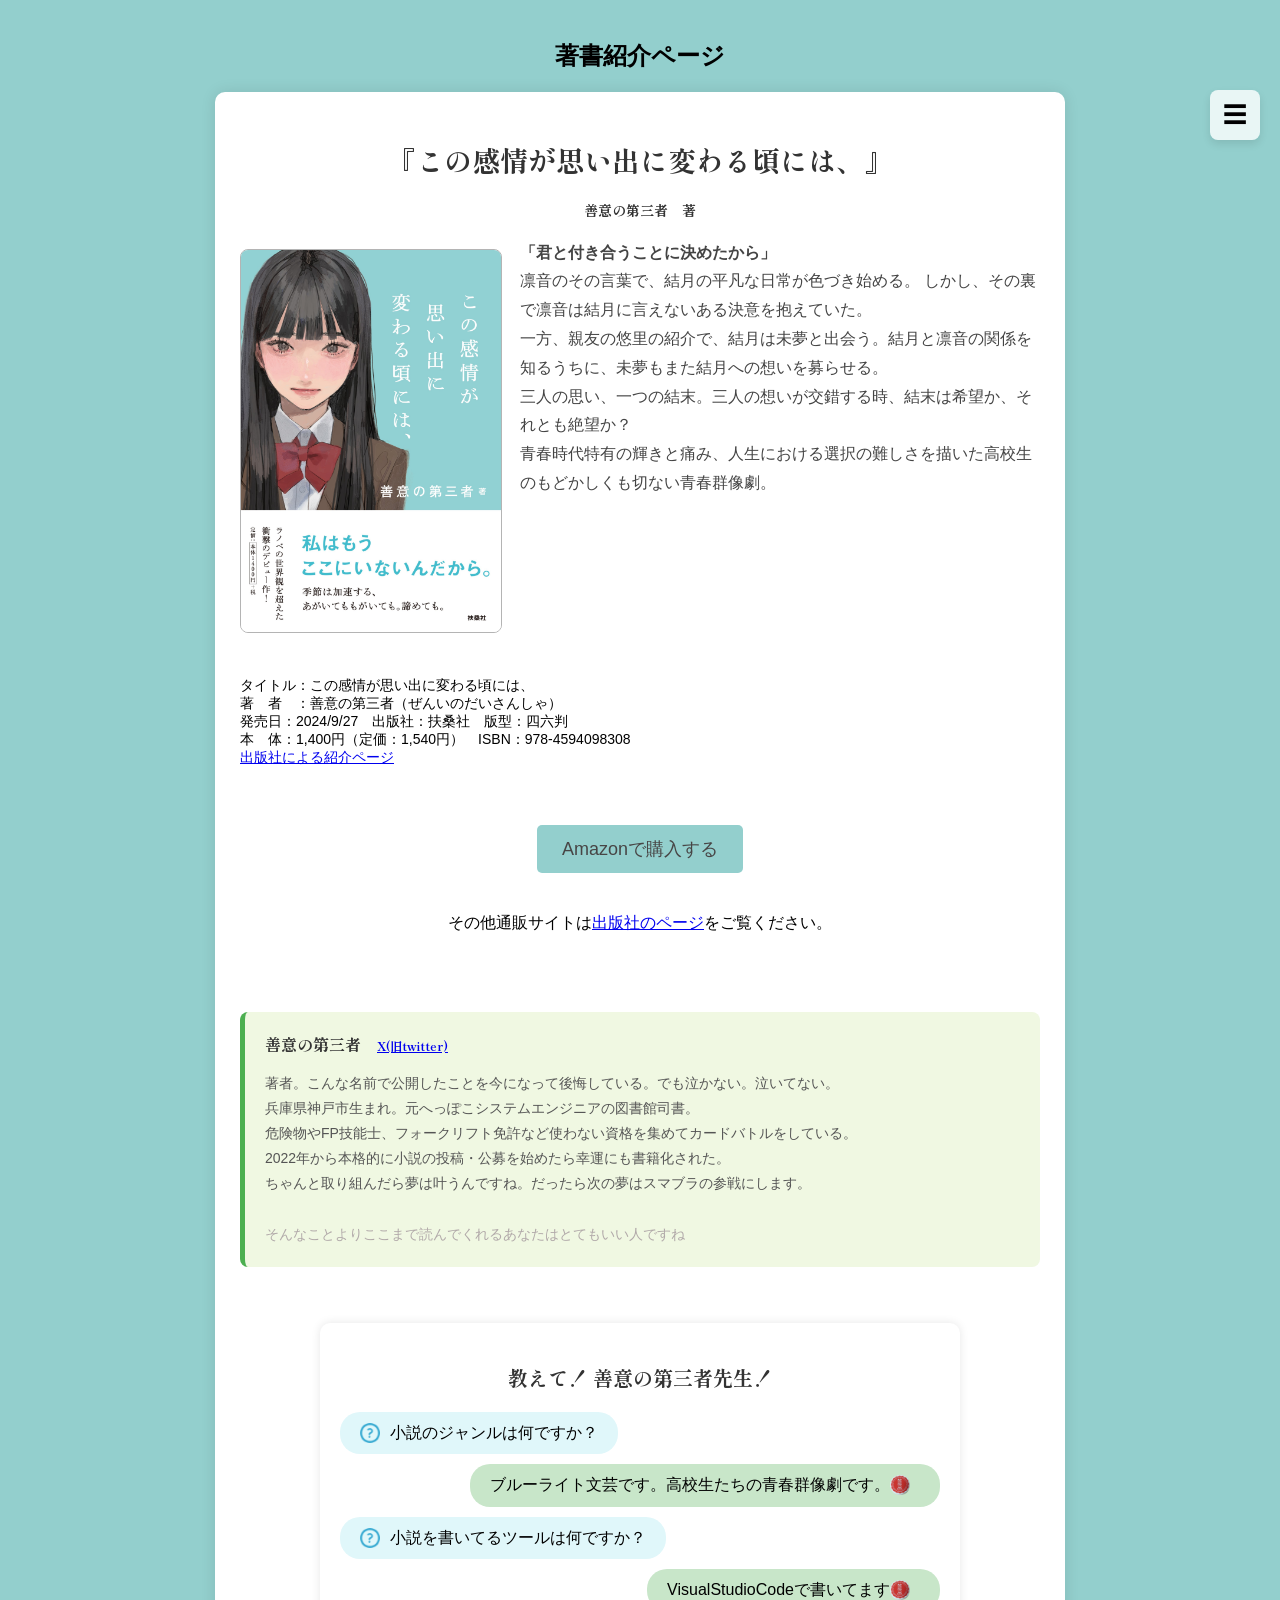
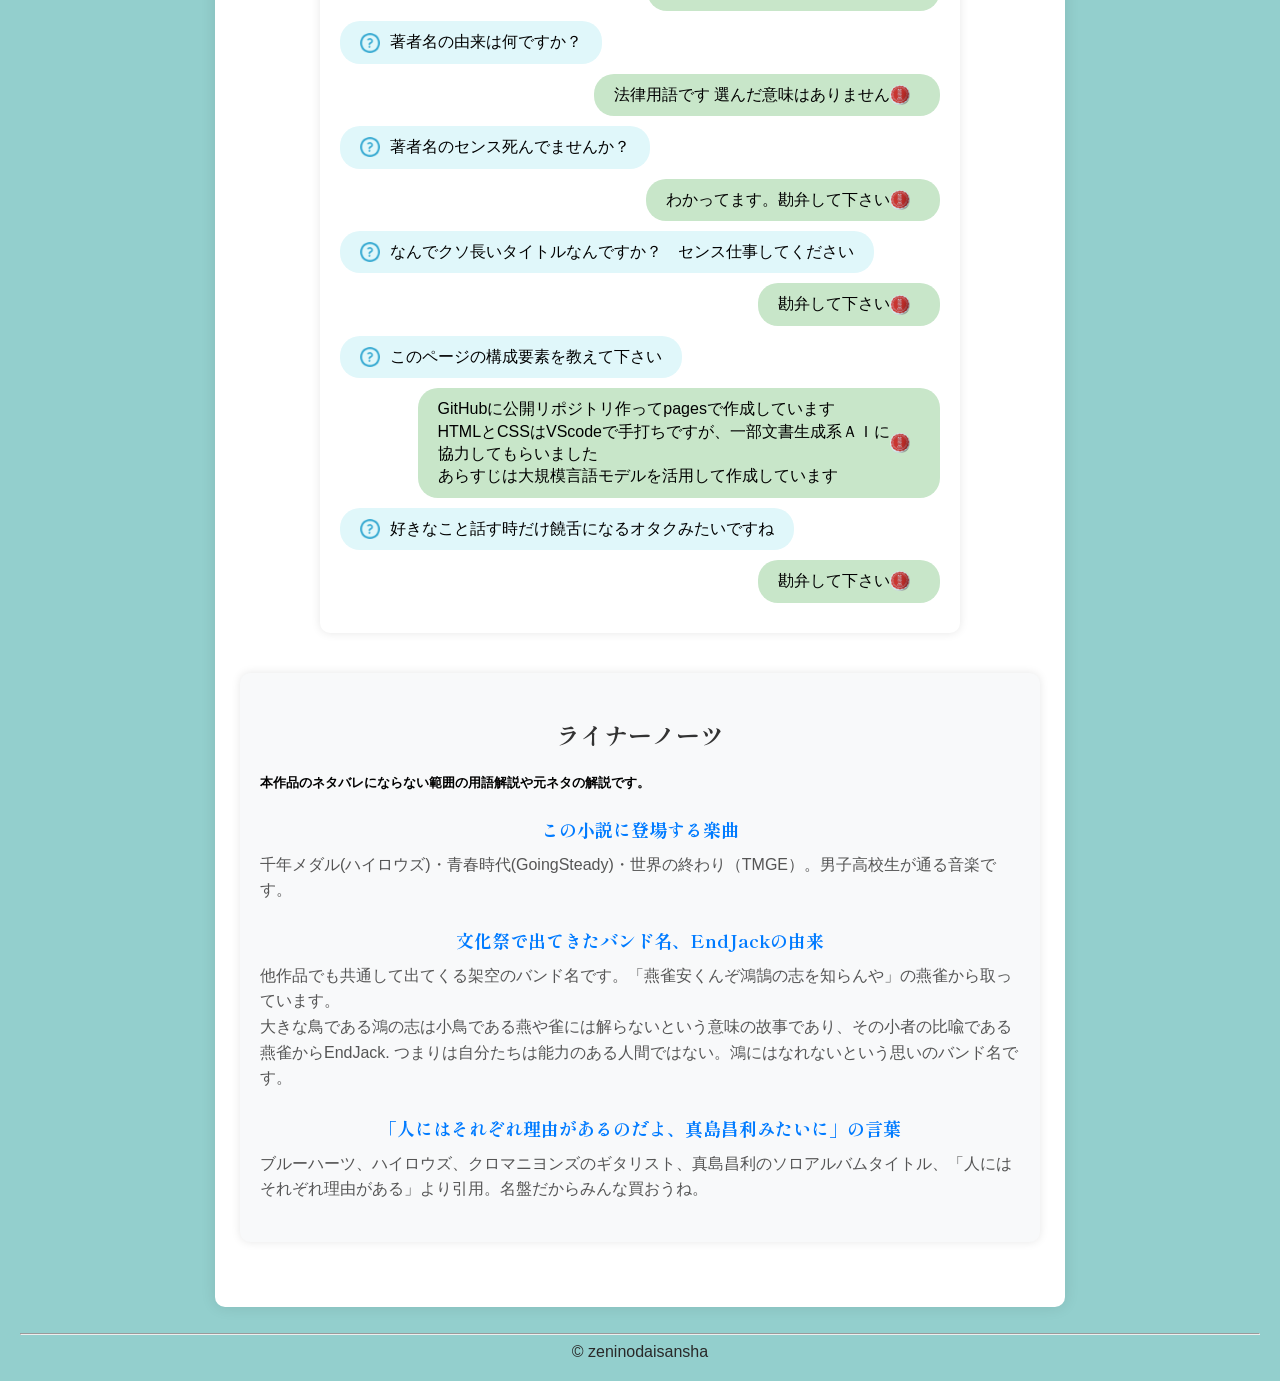
==== index.html @ 2ba015e8 "Update index.html" ====
<!DOCTYPE html>
<html lang="ja">
<!--　あなたがカバー裏を見るようにソースを見ることはお見通しだ！　-->

<head>
    <!-- Google tag (gtag.js) -->
    <script async src="https://www.googletagmanager.com/gtag/js?id=G-XLB83FDLSS"></script>
    <script>
        window.dataLayer = window.dataLayer || [];
        function gtag() { dataLayer.push(arguments); }
        gtag('js', new Date());

        gtag('config', 'G-XLB83FDLSS');
    </script>

    <meta name="twitter:card" content="Summary" />
    <meta name="twitter:title" content="書籍「この感情が思い出に変わる頃には、」紹介ページ" />
    <meta name="twitter:description" content="オモカワ広報ページ" />
    <meta name="twitter:image" content="https://zdm8390.github.io/omokawa/image/twt.jpg" />

    <meta charset="UTF-8">
    <meta name="viewport" content="width=device-width, initial-scale=1.0">
    <title>『この感情が思い出に変わる頃には、』紹介ページ</title>
    <link rel="preconnect" href="https://fonts.googleapis.com">
    <link rel="preconnect" href="https://fonts.gstatic.com" crossorigin>
    <link href="https://fonts.googleapis.com/css2?family=Shippori+Mincho+B1:wght@400;500;600;700;800&display=swap"
        rel="stylesheet">
    <link rel="stylesheet" href="css/style.css">


    <link rel="icon" type="image/png" sizes="16x16" href="https://zdm8390.github.io/omokawa/favicons/favicon.png">
    <meta name="msapplication-TileColor" content="#ffffff">
    <meta name="theme-color" content="#ffffff">
</head>

<body>
    <h2 style="text-align: center;">著書紹介ページ</h2>
    <div id="section1" class="container">
        <h2>『この感情が思い出に変わる頃には、』</h2>
        <h4>善意の第三者　著</h4>
        <div class="book-content">
            <div class="book-cover">
                <img src="image/top1.jpg" alt="書籍の表紙">
            </div>
            <div class="book-description">
                <p>
                    <strong>「君と付き合うことに決めたから」</strong><br>
                    凛音のその言葉で、結月の平凡な日常が色づき始める。
                    しかし、その裏で凛音は結月に言えないある決意を抱えていた。<br>
                    一方、親友の悠里の紹介で、結月は未夢と出会う。結月と凛音の関係を知るうちに、未夢もまた結月への想いを募らせる。<br>
                    三人の思い、一つの結末。三人の想いが交錯する時、結末は希望か、それとも絶望か？
                    <br>青春時代特有の輝きと痛み、人生における選択の難しさを描いた高校生のもどかしくも切ない青春群像劇。
                </p>
            </div>

        </div>
        <div id="section2" class="purchase-links">
            <p style="font-size: 14px; text-align: left;"> <!-- Increased font size for better readability -->
                タイトル：この感情が思い出に変わる頃には、</br>
                著　者　：善意の第三者（ぜんいのだいさんしゃ）</br>
                発売日：2024/9/27　出版社：扶桑社　版型：四六判<br>
                本　体：1,400円（定価：1,540円）　ISBN：978-4594098308　<br>
                <a href="https://www.fusosha.co.jp/books/detail/9784594098308" target="_blank">出版社による紹介ページ</a>
            </p>
            <br>
            <div id="sectionbtn" class="purchase-links">
                <a href="https://www.amazon.co.jp/dp/4594098304" target="_blank">Amazonで購入する</a>
            </div>
            <span class="gray-text">その他通販サイトは<a href="https://www.fusosha.co.jp/books/detail/9784594098308"
                    target="_blank">出版社のページ</a>をご覧ください。<br></span>
        </div>
        <br>

        <div id="section3" class="author-info">
            <h4>
                善意の第三者
                &nbsp;&nbsp;
                <a class="small-link" href="https://x.com/zen_e3" target="_blank">X(旧twitter)</a>
            </h4>
            <p>
                著者。こんな名前で公開したことを今になって後悔している。でも泣かない。泣いてない。<br>
                兵庫県神戸市生まれ。元へっぽこシステムエンジニアの図書館司書。<br>
                危険物やFP技能士、フォークリフト免許など使わない資格を集めてカードバトルをしている。<br>
                2022年から本格的に小説の投稿・公募を始めたら幸運にも書籍化された。<br>
                ちゃんと取り組んだら夢は叶うんですね。だったら次の夢はスマブラの参戦にします。<br>
                <br><span class="gray-text">そんなことよりここまで読んでくれるあなたはとてもいい人ですね</span>
            </p>
        </div>
        <br><br>
        <div id="section4" class="chat-container">
            <h3>教えて！ 善意の第三者先生！</h3>
            <div class="question">
                <div class="bubble left">
                    <p><img src="image/q.png" alt="質問者">小説のジャンルは何ですか？</p>
                </div>
            </div>
            <div class="answer">
                <div class="bubble right">
                    <p>ブルーライト文芸です。高校生たちの青春群像劇です。<img src="image/a.png" alt="回答者"> </p>
                </div>
            </div>
            <div class="question">
                <div class="bubble left">
                    <p><img src="image/q.png" alt="質問者">小説を書いてるツールは何ですか？</p>
                </div>
            </div>
            <div class="answer">
                <div class="bubble right">
                    <p>VisualStudioCodeで書いてます<img src="image/a.png" alt="回答者"> </p>
                </div>
            </div>
            <div class="question">
                <div class="bubble left">
                    <p><img src="image/q.png" alt="質問者">著者名の由来は何ですか？</p>
                </div>
            </div>
            <div class="answer">
                <div class="bubble right">
                    <p>法律用語です 選んだ意味はありません<img src="image/a.png" alt="回答者"> </p>
                </div>
            </div>

            <div class="question">
                <div class="bubble left">
                    <p><img src="image/q.png" alt="質問者">著者名のセンス死んでませんか？</p>
                </div>
            </div>
            <div class="answer">
                <div class="bubble right">
                    <p>わかってます。勘弁して下さい<img src="image/a.png" alt="回答者"> </p>
                </div>
            </div>
            <div class="question">
                <div class="bubble left">
                    <p><img src="image/q.png" alt="質問者">なんでクソ長いタイトルなんですか？　センス仕事してください</p>
                </div>
            </div>
            <div class="answer">
                <div class="bubble right">
                    <p>勘弁して下さい<img src="image/a.png" alt="回答者"> </p>
                </div>
            </div>

            <div class="question">
                <div class="bubble left">
                    <p><img src="image/q.png" alt="質問者">このページの構成要素を教えて下さい</p>
                </div>
            </div>
            <div class="answer">
                <div class="bubble right">
                    <p style=" text-align: left">GitHubに公開リポジトリ作ってpagesで作成しています<br>
                        HTMLとCSSはVScodeで手打ちですが、一部文書生成系ＡＩに<br>
                        協力してもらいました<br>
                        あらすじは大規模言語モデルを活用して作成しています<img src="image/a.png" alt="回答者"> </p>
                </div>
            </div>
            <div class="question">
                <div class="bubble left">
                    <p><img src="image/q.png" alt="質問者">好きなこと話す時だけ饒舌になるオタクみたいですね
                </div>
            </div>
            <div class="answer">
                <div class="bubble right">
                    <p>勘弁して下さい<img src="image/a.png" alt="回答者"> </p>
                </div>
            </div>
        </div>

        <div id="section5" class="glossary-container">
            <h3>ライナーノーツ</h3>
            <h5>本作品のネタバレにならない範囲の用語解説や元ネタの解説です。</h5>
            <div class="glossary-item">
                <h4>この小説に登場する楽曲</h4>
                <p>千年メダル(ハイロウズ)・青春時代(GoingSteady)・世界の終わり（TMGE）。男子高校生が通る音楽です。</p>
            </div>
            <div class="glossary-item">
                <h4>文化祭で出てきたバンド名、EndJackの由来</h4>
                <p>他作品でも共通して出てくる架空のバンド名です。「燕雀安くんぞ鴻鵠の志を知らんや」の燕雀から取っています。<br>
                    大きな鳥である鴻の志は小鳥である燕や雀には解らないという意味の故事であり、その小者の比喩である燕雀からEndJack.
                    つまりは自分たちは能力のある人間ではない。鴻にはなれないという思いのバンド名です。
                </p>
            </div>
            <div class="glossary-item">
                <h4>「人にはそれぞれ理由があるのだよ、真島昌利みたいに」の言葉</h4>
                <p>ブルーハーツ、ハイロウズ、クロマニヨンズのギタリスト、真島昌利のソロアルバムタイトル、「人にはそれぞれ理由がある」より引用。名盤だからみんな買おうね。
                </p>
            </div>
        </div>
    </div>
    <!--フッター情報-->
    <footer>
        <br>
        <hr>
        <div class="center-text">© zeninodaisansha</div>
    </footer>



    <!--フロートメニュー-->
    <div class="floating-menu">
        <div class="menu-icon">☰</div>
        <ul>
            <li><a href="#section1">概要</a></li>
            <li><a href="#section2">購入リンク</a></li>
            <li><a href="#section3">著者情報</a></li>
            <li><a href="#section4">質問コーナー</a></li>
            <li><a href="#section5">Self Liner Notes</a></li>
        </ul>
    </div>
    <!--page to top-->
    <a href="#" class="back-to-top">TOPに戻る</a>

    <!--大嫌いなJavaScriptたち-->
    <script>
        const backToTopButton = document.querySelector('.back-to-top');

        window.addEventListener('scroll', () => {
            if (window.scrollY > 300) { // スクロール量が300pxを超えたら表示
                backToTopButton.classList.add('show');
            } else {
                backToTopButton.classList.remove('show');
            }
        });

        backToTopButton.addEventListener('click', function (e) {
            e.preventDefault();
            window.scrollTo({ top: 0, behavior: 'smooth' });
        });

        const menuIcon = document.querySelector('.floating-menu .menu-icon');
        const floatingMenu = document.querySelector('.floating-menu');

        menuIcon.addEventListener('click', () => {
            floatingMenu.classList.toggle('expanded');
        });

    </script>

</body>

</html>
---- css/style.css ----
@media (max-width: 768px) {
    .book-content {
        flex-direction: column;
    }
}

body {
    background-color: rgb(147, 207, 205);
    font-family: 'Noto Sans JP', sans-serif;
    margin: 0;
    padding: 20px;
}

.container {
    max-width: 800px;
    margin: 0 auto;
    background-color: #ffffff;
    padding: 25px;
    /* Increased padding for better spacing */
    box-shadow: 0 0 15px rgba(0, 0, 0, 0.1);
    /* Slightly darker shadow for better contrast */
    border-radius: 10px;
    /* Slightly larger border-radius for smoother corners */
}

.container h2 {
    font-family: "Shippori Mincho B1", serif;
    font-weight: 700;
    /* Increased weight for better emphasis */
    font-size: 28px;
    /* Larger font size for better visibility */
    color: #333;
    text-align: center;
    margin-bottom: 20px;
    /* More spacing below the title */
}

.container h4 {
    font-family: "Shippori Mincho B1", serif;
    font-size: 14px;
    color: #333;
    text-align: center;
}

.book-content {
    display: flex;
    align-items: flex-start;
    margin-bottom: 30px;
    /* More spacing below book content */
}

.book-cover {
    flex: 1;
    text-align: center;
    margin-right: 20px;
    margin-top: 10px;
}

.book-cover img {
    max-width: 100%;
    height: auto;
    border-radius: 8px;
    /* Slightly larger border-radius for images */
    border: 1px solid rgba(30, 30, 30, 0.334);
    /* 細く薄いグレーの線を追加 */
}

.book-description {
    flex: 2;
}

.book-description p {
    line-height: 1.8;
    /* Slightly increased line height for better readability */
    font-size: 16px;
    /* Increased font size for better readability */
    color: #444;
    overflow-wrap: break-word;
}

.purchase-links {
    text-align: center;
    margin: 40px 0;
    /* Increased spacing around the purchase links */
}

#sectionbtn a {
    text-decoration: none;
    color: #474545;
    background-color: rgb(147, 207, 205);
    padding: 12px 25px;
    /* Slightly increased padding for better button appearance */
    border-radius: 5px;
    font-size: 18px;
    /* Larger font size for the buttons */
    margin: 0 15px;
    /* More space between buttons */
    display: inline-block;
    transition: background-color 0.3s;
}

.purchase-links a:hover {
    background-color: #45a049;
}

.author-info {
    padding: 20px;
    /* Increased padding for better spacing */
    background-color: #f0f8e2;
    border-left: 5px solid #4caf50;
    /* Slightly thicker border for emphasis */
    border-radius: 8px;
    /* Slightly larger border-radius for smoother corners */
    margin: 20px auto;
    max-width: 800px;
    text-align: center;
}

.author-info h4 {
    text-align: left;
    margin-top: 0;
    margin-bottom: 15px;
    /* Increased space below the heading */
    font-size: 16px;
    /* Larger font size for better readability */
    color: #333;
}

.author-info p {
    text-align: left;
    line-height: 1.8;
    /* Increased line height for better readability */
    font-size: 14px;
    /* Increased font size for better readability */
    color: #555;
}

.author-info .gray-text {
    color: #b1a9a9;
}

.center-text {
    text-align: center;
    font-size: 16px;
    /* Slightly larger font size for better readability */
    color: #292929;
}

.author-info .small-link {
    font-size: 12px;
    /* Slightly larger link size for readability */
}

/*ライナーノーツ*/
.glossary-container {
    margin: 40px auto;
    max-width: 800px;
    padding: 20px;
    background-color: #f8f9fa;
    border-radius: 10px;
    box-shadow: 0 0 10px rgba(0, 0, 0, 0.1);
}

.glossary-container h3 {
    font-family: "Shippori Mincho B1", serif;
    font-weight: 700;
    font-size: 24px;
    color: #333;
    text-align: center;
    margin-bottom: 20px;
}

.glossary-item {
    margin-bottom: 20px;
}

.glossary-item h4 {
    font-size: 18px;
    color: #007BFF;
    margin-bottom: 10px;
}

.glossary-item p {
    font-size: 16px;
    line-height: 1.6;
    color: #555;
}



/*retun to top:*/
.back-to-top {
    position: fixed;
    bottom: 20px;
    right: 20px;
    background-color: #4caf50;
    color: #ffffff;
    padding: 10px 15px;
    border-radius: 5px;
    text-align: center;
    text-decoration: none;
    font-size: 14px;
    box-shadow: 0 4px 6px rgba(0, 0, 0, 0.1);
    transition: background-color 0.3s, opacity 0.3s;
    z-index: 1000;
    /* 他の要素より前面に表示 */
    opacity: 0;
    /* 初期状態では非表示 */
    visibility: hidden;
}

.back-to-top.show {
    opacity: 1;
    visibility: visible;
}

/* Q and A */
.chat-container {
    max-width: 600px;
    margin: 0 auto;
    background-color: #fff;
    padding: 20px;
    border-radius: 10px;
    box-shadow: 0 0 10px rgba(0, 0, 0, 0.1);
    overflow: hidden;
    /* コンテナをはみ出さないようにするために追加 */
}

.bubble {
    padding: 10px 20px;
    border-radius: 20px;
    margin-bottom: 10px;
    max-width: 100%;
    /* 吹き出しがコンテナをはみ出さないように調整 */
    line-height: 1.4;
    word-wrap: break-word;
    /* 長い単語がはみ出さないようにする */
}

.bubble p {
    display: flex;
    align-items: center;
    /* 画像とテキストを縦方向に中央揃え */
    margin: 0;
}

.bubble img {
    margin-right: 10px;
    /* 画像とテキストの間にスペースを追加 */
    vertical-align: middle;
    /* 画像の垂直方向をテキストと揃える */
    height: 20px;
    /* 画像の高さを適切なサイズに調整 */
}

.left {
    background-color: #e0f7fa;
    text-align: left;
    float: left;
    clear: both;
}

.right {
    background-color: #c8e6c9;
    text-align: right;
    float: right;
    clear: both;
}

.question .bubble {
    margin-right: auto;
}

.answer .bubble {
    margin-left: auto;
}

p {
    margin: 0;
}

.chat-container h3 {
    font-family: "Shippori Mincho B1", serif;
    font-weight: 700;
    /* Increased weight for better emphasis */
    font-size: 20px;
    /* Larger font size for better visibility */
    color: #333;
    text-align: center;
    margin-bottom: 20px;
    /* More spacing below the title */
}

/*フロートメニュー*/
.floating-menu {
    position: fixed;
    top: 10%;
    right: 20px;
    background-color: rgba(255, 255, 255, 0.8);
    padding: 5px;
    border-radius: 8px;
    box-shadow: 0 4px 8px rgba(0, 0, 0, 0.1);
    z-index: 1000;
    width: 40px;
    height: 40px;
    overflow: hidden;
    transition: width 0.3s, height 0.3s;
}

.floating-menu:hover,
.floating-menu.expanded {
    width: 150px;
    height: auto;
    padding: 10px;
}

.floating-menu .menu-icon {
    font-size: 24px;
    text-align: center;
    line-height: 40px;
    cursor: pointer;
}

.floating-menu ul {
    list-style: none;
    padding: 0;
    margin: 10px 0 0 0;
    display: none;
}

.floating-menu.expanded ul {
    display: block;
}

.floating-menu ul li {
    margin-bottom: 10px;
}

.floating-menu ul li a {
    text-decoration: none;
    color: #333;
    font-weight: bold;
}

.floating-menu ul li a:hover {
    color: #007BFF;
}


html {
    scroll-behavior: smooth;
}
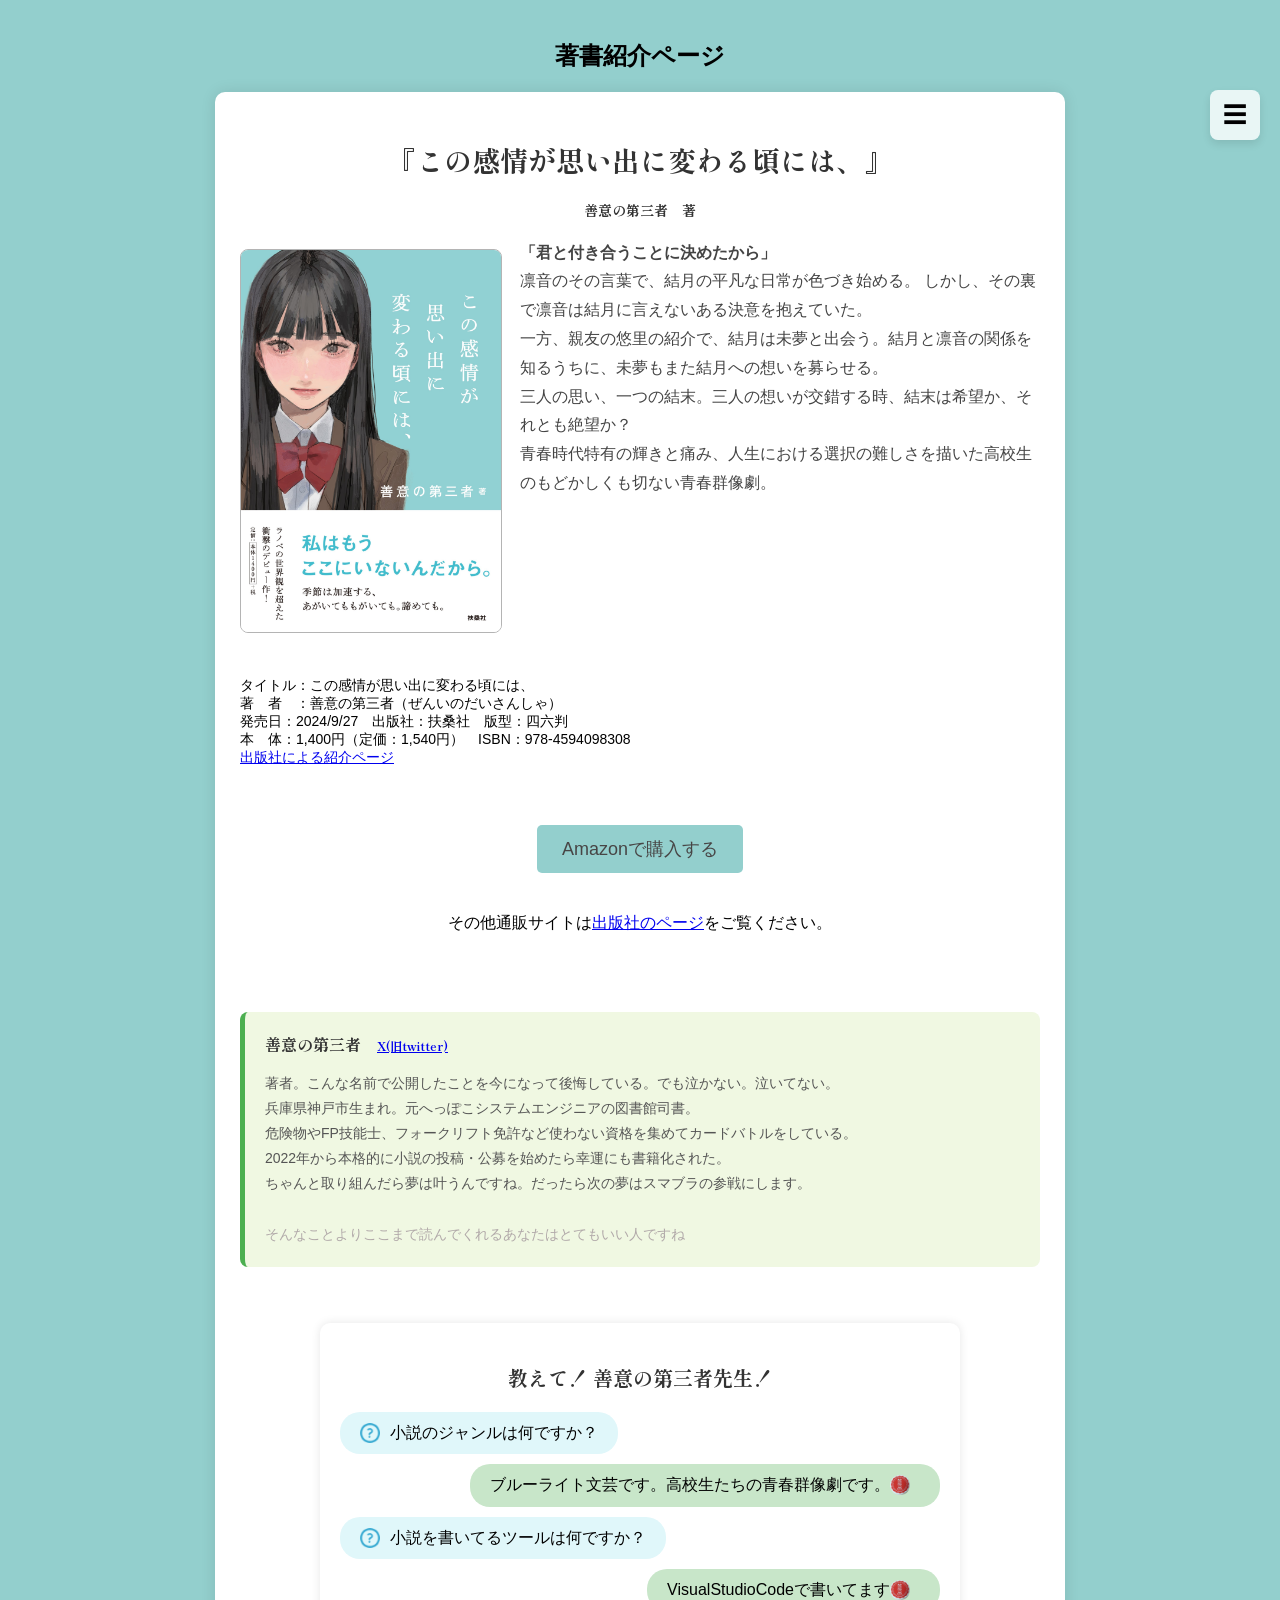
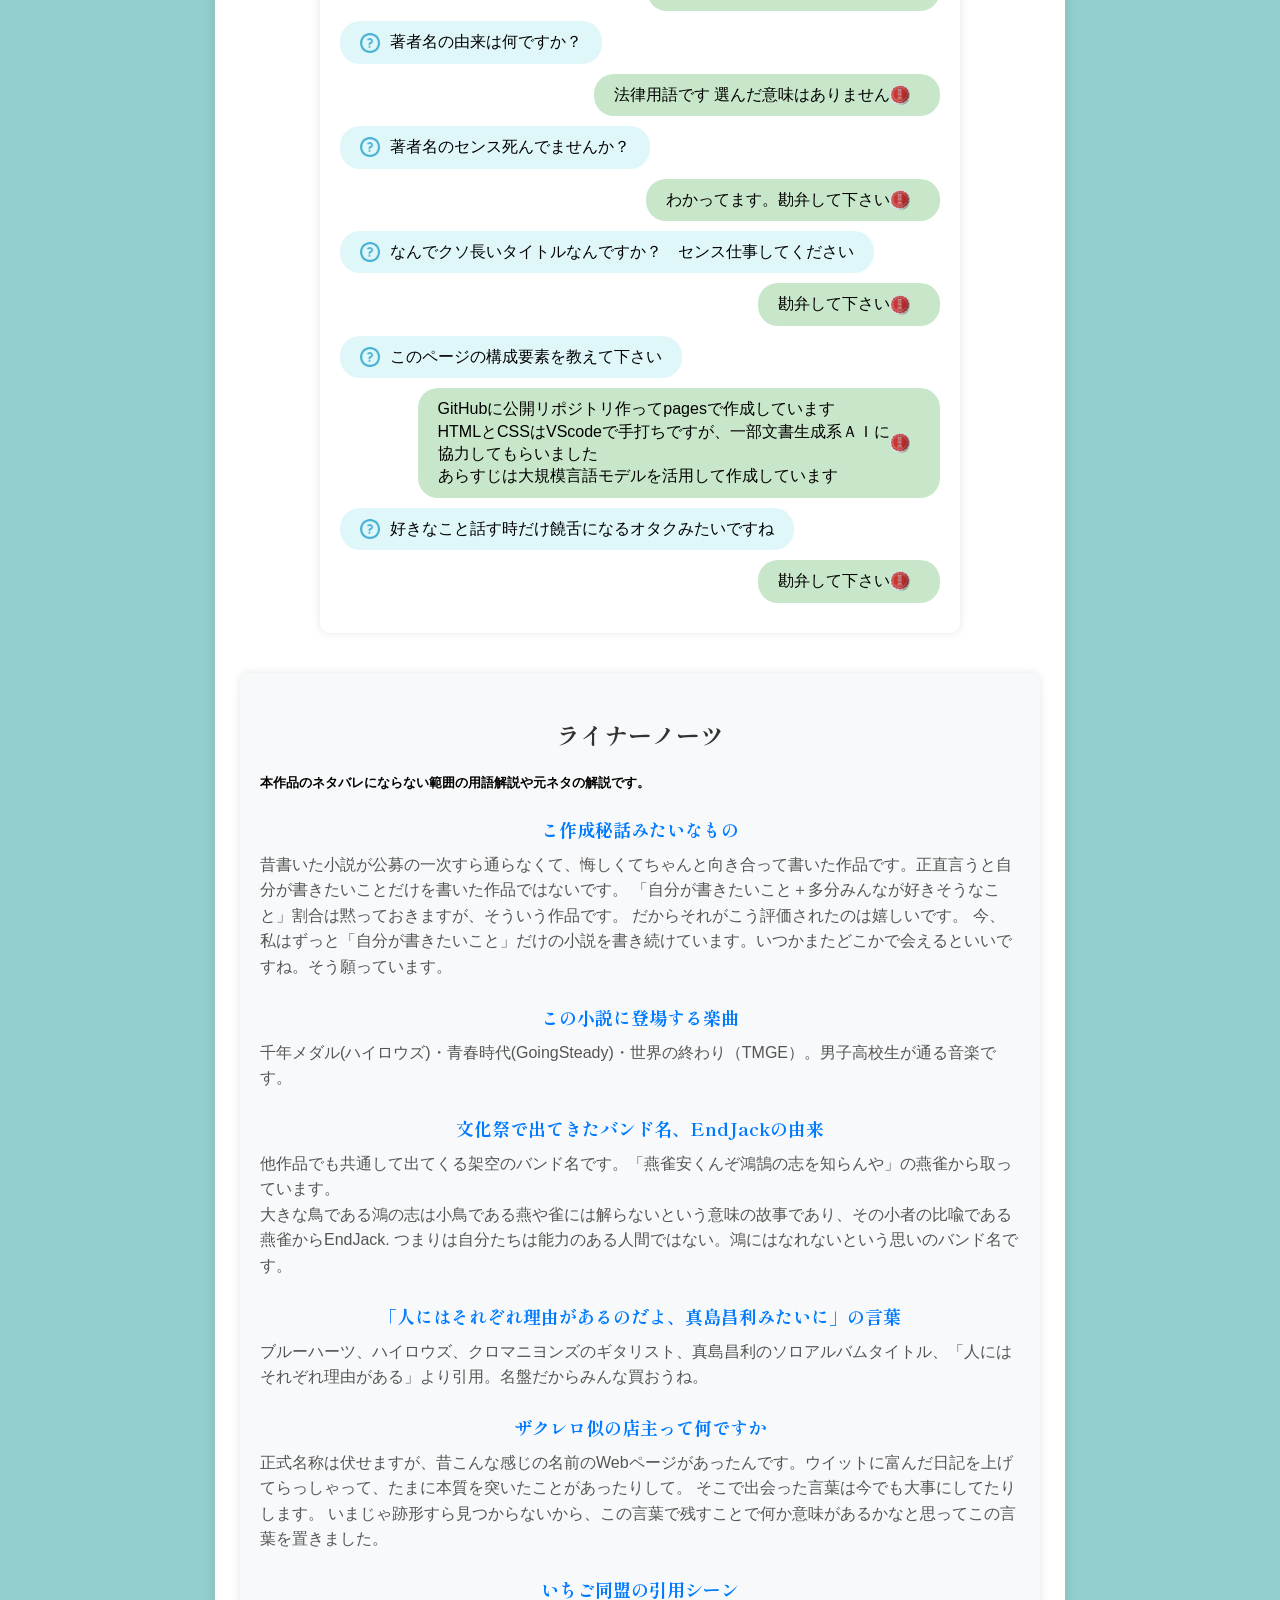
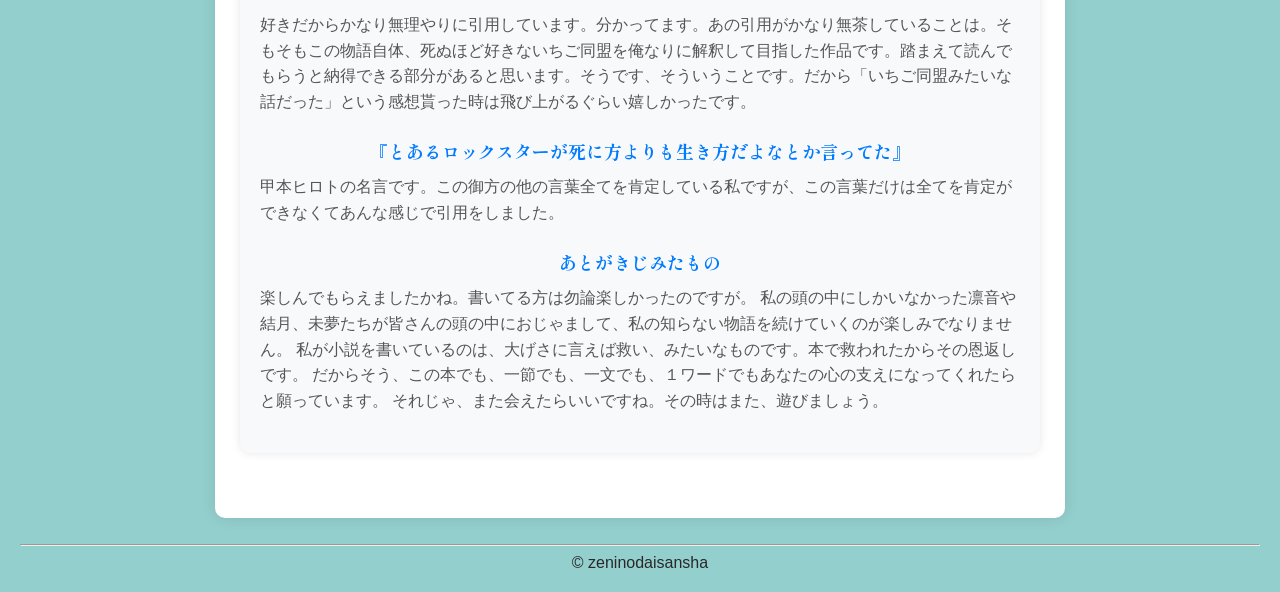
==== commit c18a7c18: "Update index.html" ====
--- a/index.html
+++ b/index.html
@@ -169,6 +169,14 @@
         <div id="section5" class="glossary-container">
             <h3>ライナーノーツ</h3>
             <h5>本作品のネタバレにならない範囲の用語解説や元ネタの解説です。</h5>
+
+            <div class="glossary-item">
+                <h4>こ作成秘話みたいなもの</h4>
+                <p>昔書いた小説が公募の一次すら通らなくて、悔しくてちゃんと向き合って書いた作品です。正直言うと自分が書きたいことだけを書いた作品ではないです。
+                    「自分が書きたいこと＋多分みんなが好きそうなこと」割合は黙っておきますが、そういう作品です。
+                    だからそれがこう評価されたのは嬉しいです。
+                    今、私はずっと「自分が書きたいこと」だけの小説を書き続けています。いつかまたどこかで会えるといいですね。そう願っています。</p>
+            </div>
             <div class="glossary-item">
                 <h4>この小説に登場する楽曲</h4>
                 <p>千年メダル(ハイロウズ)・青春時代(GoingSteady)・世界の終わり（TMGE）。男子高校生が通る音楽です。</p>
@@ -184,6 +192,28 @@
                 <h4>「人にはそれぞれ理由があるのだよ、真島昌利みたいに」の言葉</h4>
                 <p>ブルーハーツ、ハイロウズ、クロマニヨンズのギタリスト、真島昌利のソロアルバムタイトル、「人にはそれぞれ理由がある」より引用。名盤だからみんな買おうね。
                 </p>
+            </div>
+            <div class="glossary-item">
+                <h4>ザクレロ似の店主って何ですか</h4>
+                <p>正式名称は伏せますが、昔こんな感じの名前のWebページがあったんです。ウイットに富んだ日記を上げてらっしゃって、たまに本質を突いたことがあったりして。
+                    そこで出会った言葉は今でも大事にしてたりします。
+                    いまじゃ跡形すら見つからないから、この言葉で残すことで何か意味があるかなと思ってこの言葉を置きました。</p>
+            </div>
+            <div class="glossary-item">
+                <h4>いちご同盟の引用シーン</h4>
+                <p>好きだからかなり無理やりに引用しています。分かってます。あの引用がかなり無茶していることは。そもそもこの物語自体、死ぬほど好きないちご同盟を俺なりに解釈して目指した作品です。踏まえて読んでもらうと納得できる部分があると思います。そうです、そういうことです。だから「いちご同盟みたいな話だった」という感想貰った時は飛び上がるぐらい嬉しかったです。</p>
+            </div>
+            <div class="glossary-item">
+                <h4>『とあるロックスターが死に方よりも生き方だよなとか言ってた』</h4>
+                <p>甲本ヒロトの名言です。この御方の他の言葉全てを肯定している私ですが、この言葉だけは全てを肯定ができなくてあんな感じで引用をしました。</p>
+            </div>
+            <div class="glossary-item">
+                <h4>あとがきじみたもの</h4>
+                <p>楽しんでもらえましたかね。書いてる方は勿論楽しかったのですが。
+                    私の頭の中にしかいなかった凛音や結月、未夢たちが皆さんの頭の中におじゃまして、私の知らない物語を続けていくのが楽しみでなりません。
+                    私が小説を書いているのは、大げさに言えば救い、みたいなものです。本で救われたからその恩返しです。
+                    だからそう、この本でも、一節でも、一文でも、１ワードでもあなたの心の支えになってくれたらと願っています。
+                    それじゃ、また会えたらいいですね。その時はまた、遊びましょう。</p>
             </div>
         </div>
     </div>
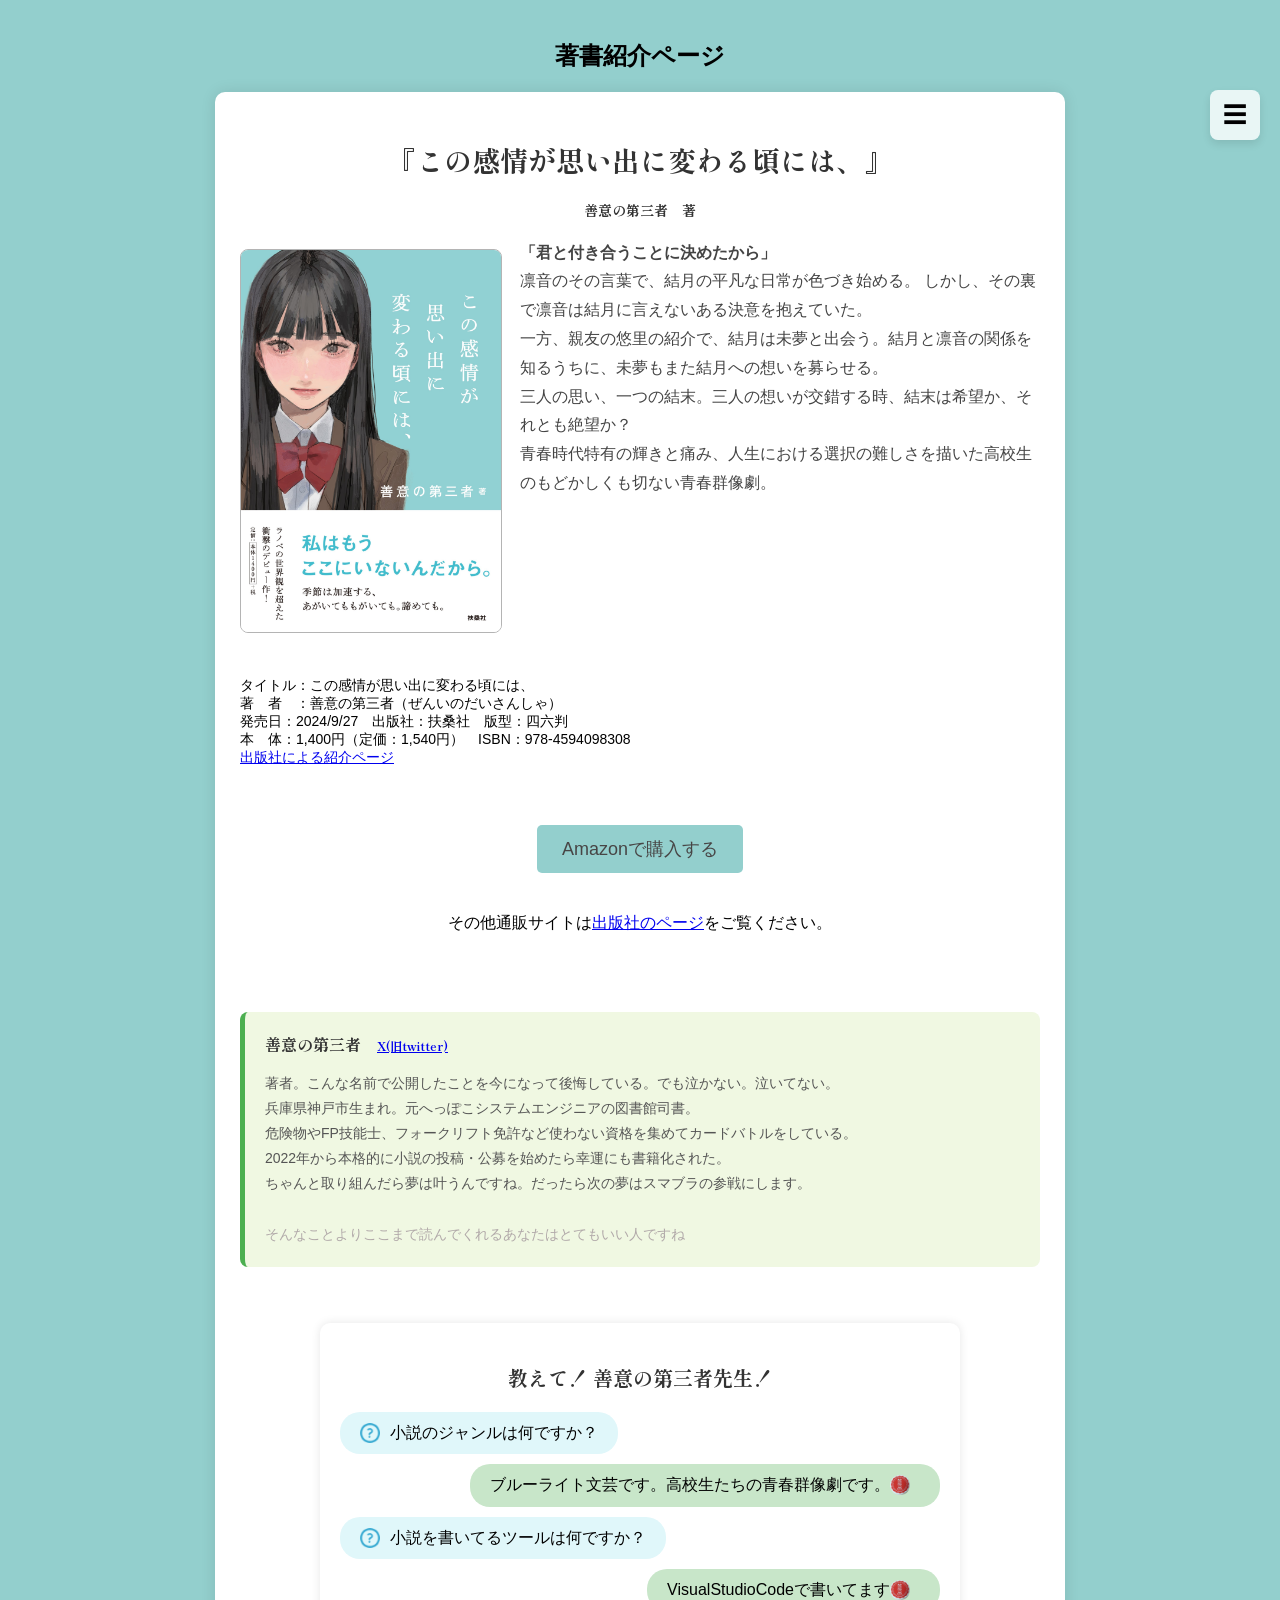
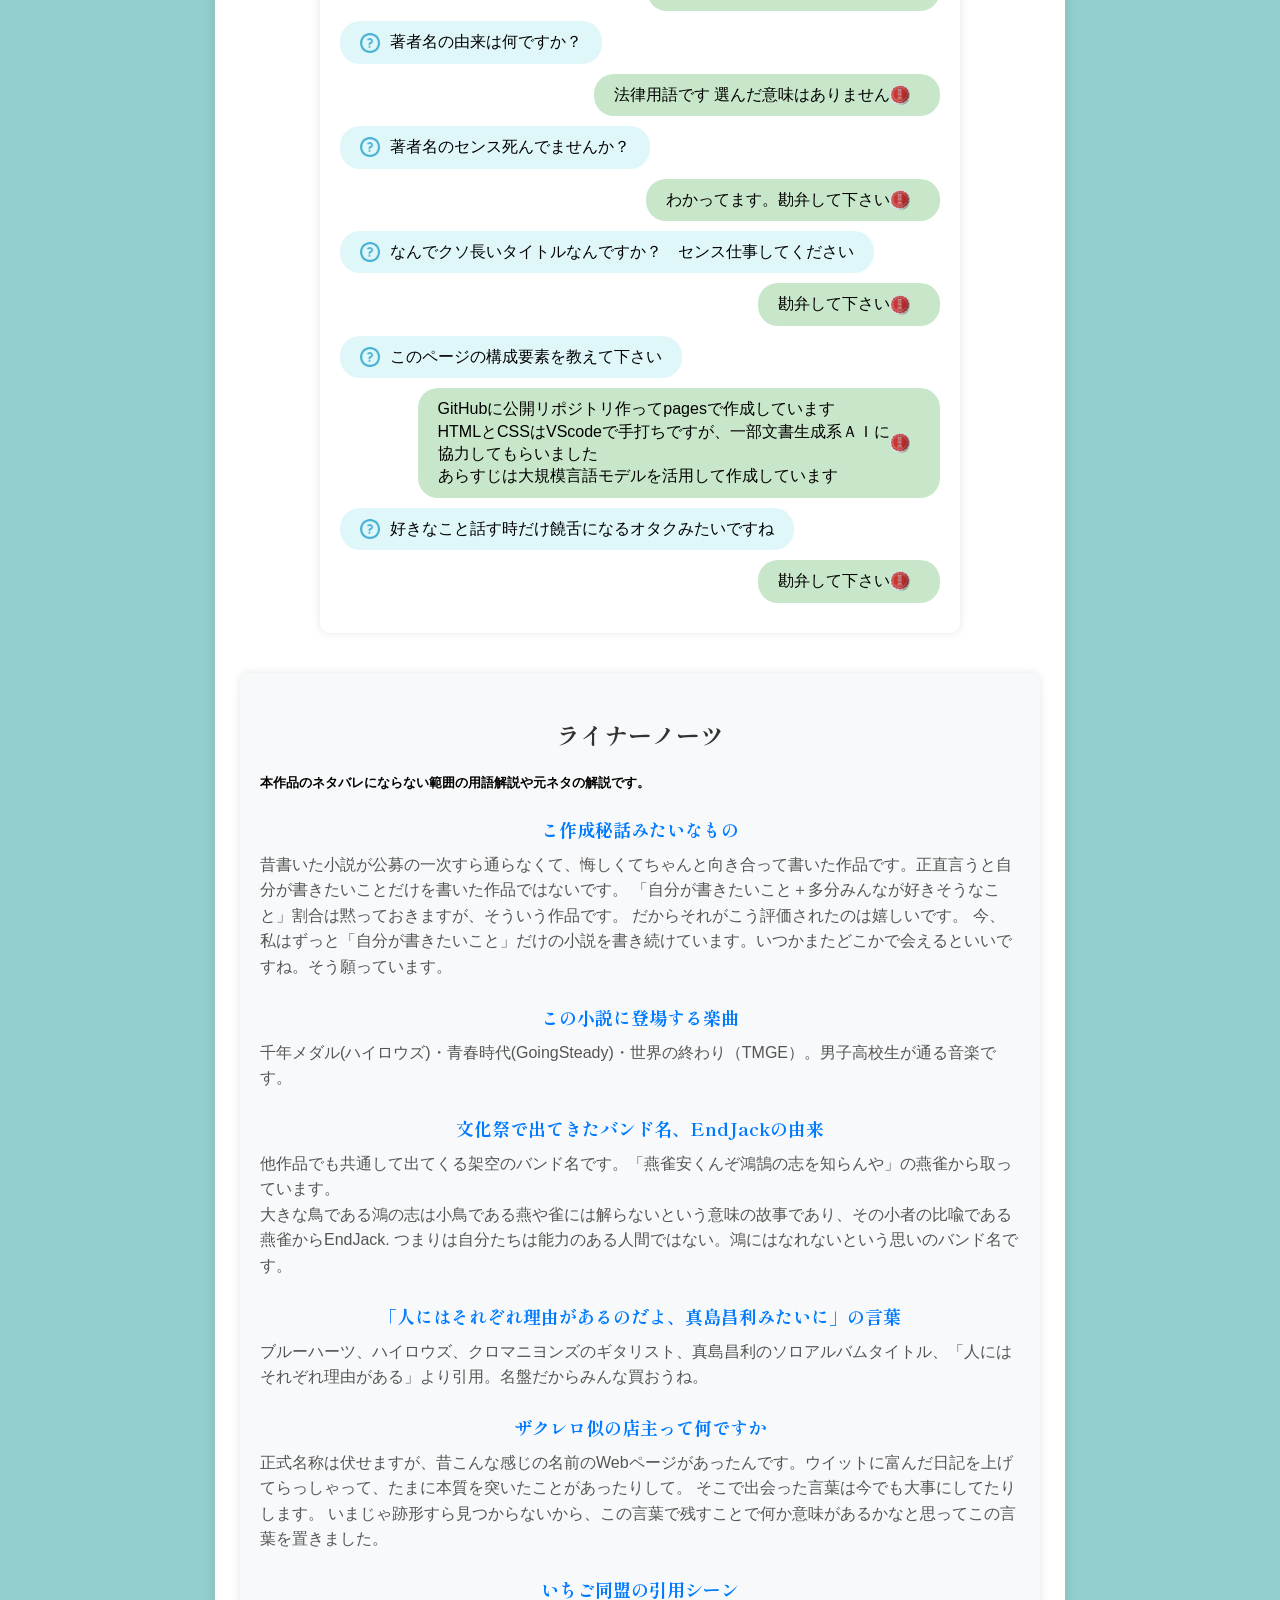
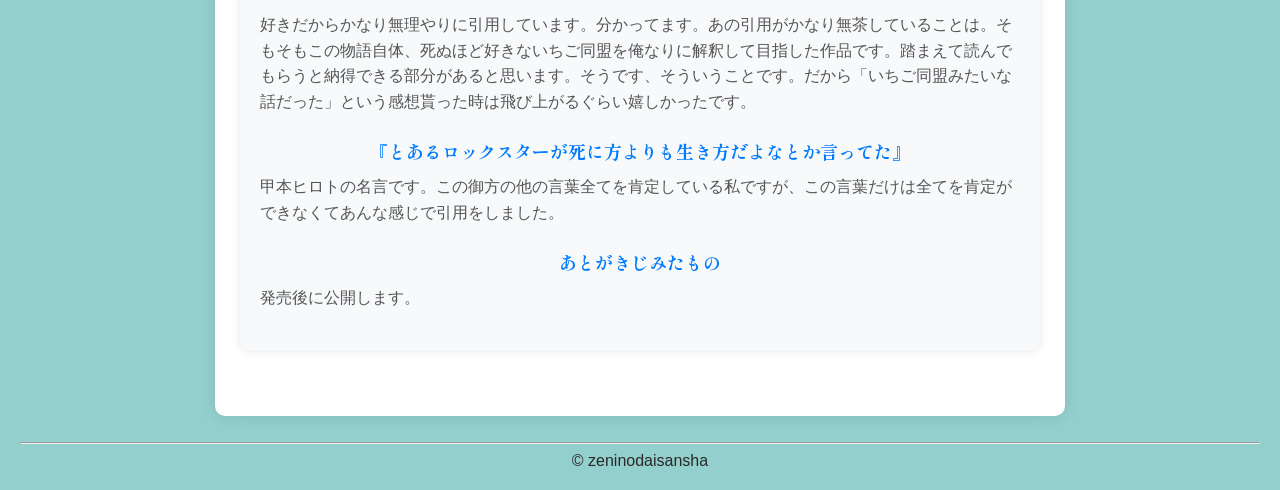
==== commit 0ca8ca19: "Update index.html" ====
--- a/index.html
+++ b/index.html
@@ -209,11 +209,7 @@
             </div>
             <div class="glossary-item">
                 <h4>あとがきじみたもの</h4>
-                <p>楽しんでもらえましたかね。書いてる方は勿論楽しかったのですが。
-                    私の頭の中にしかいなかった凛音や結月、未夢たちが皆さんの頭の中におじゃまして、私の知らない物語を続けていくのが楽しみでなりません。
-                    私が小説を書いているのは、大げさに言えば救い、みたいなものです。本で救われたからその恩返しです。
-                    だからそう、この本でも、一節でも、一文でも、１ワードでもあなたの心の支えになってくれたらと願っています。
-                    それじゃ、また会えたらいいですね。その時はまた、遊びましょう。</p>
+                <p>発売後に公開します。</p>
             </div>
         </div>
     </div>
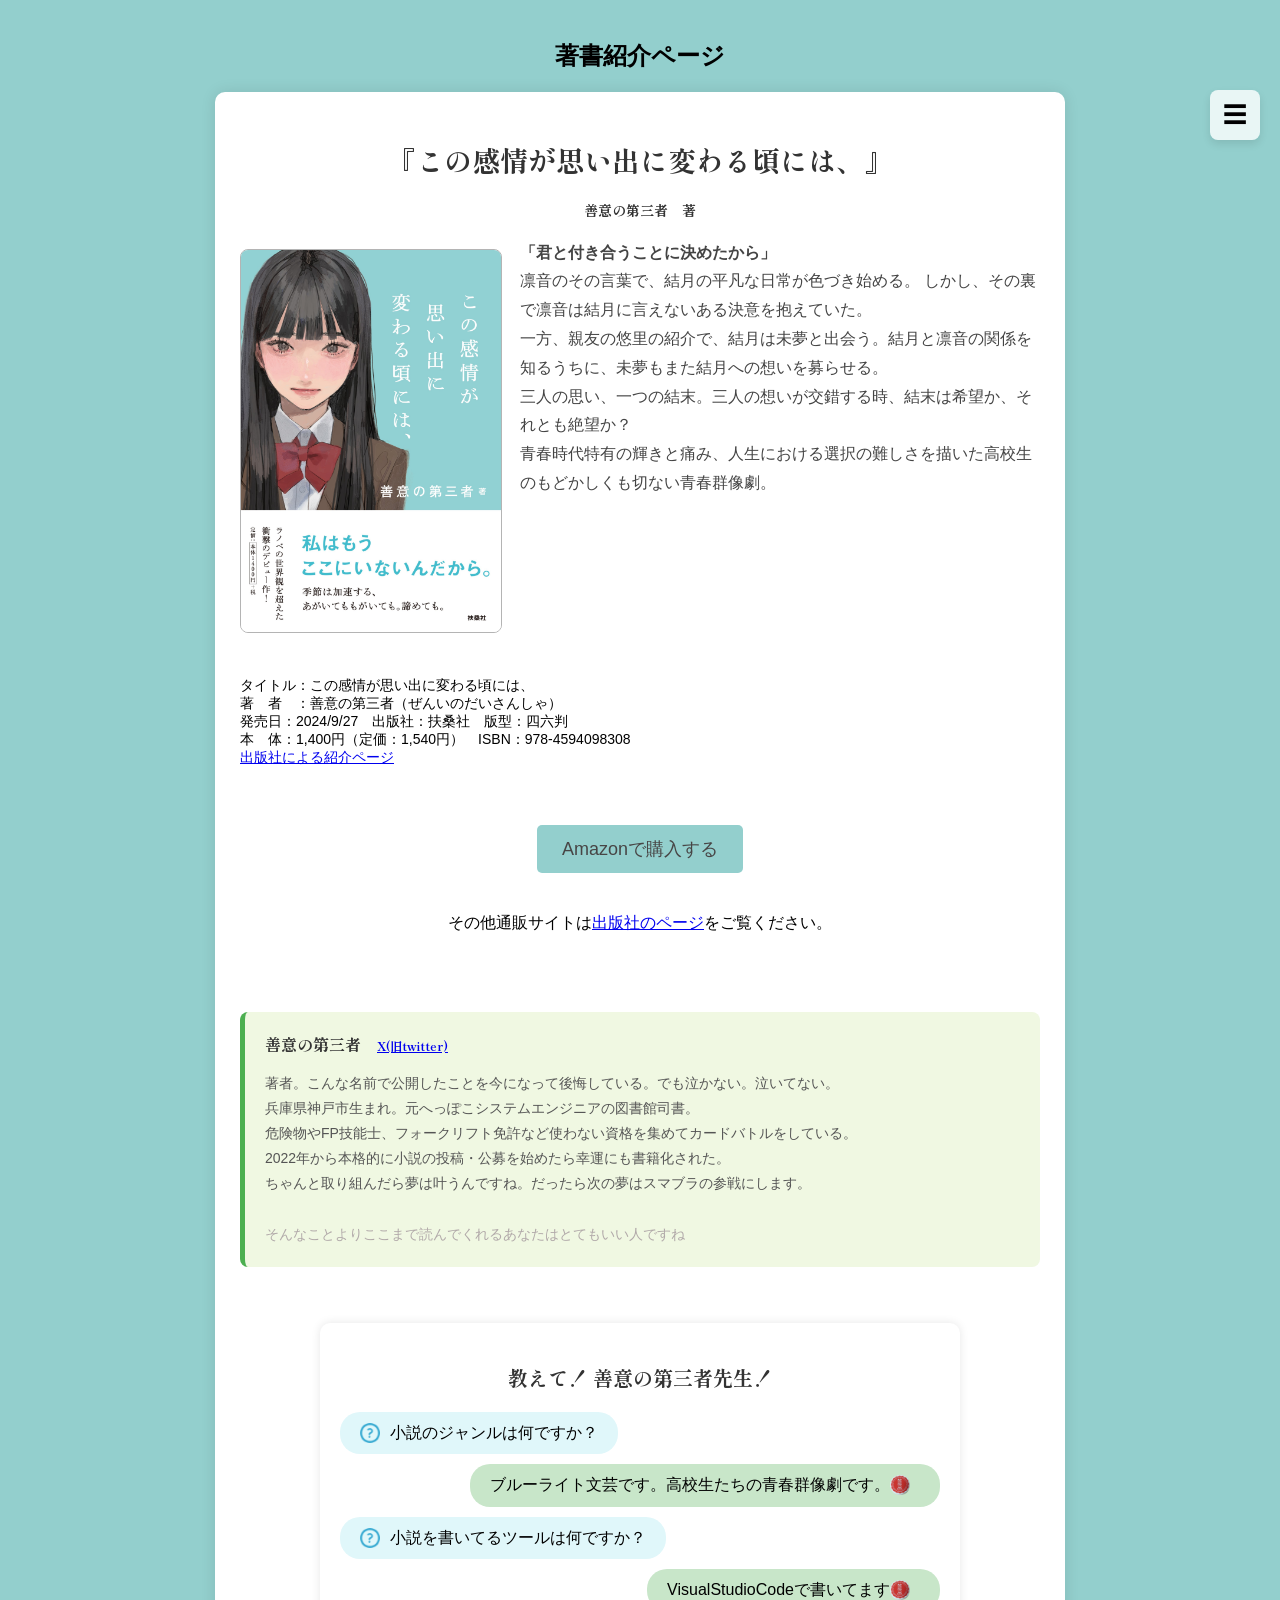
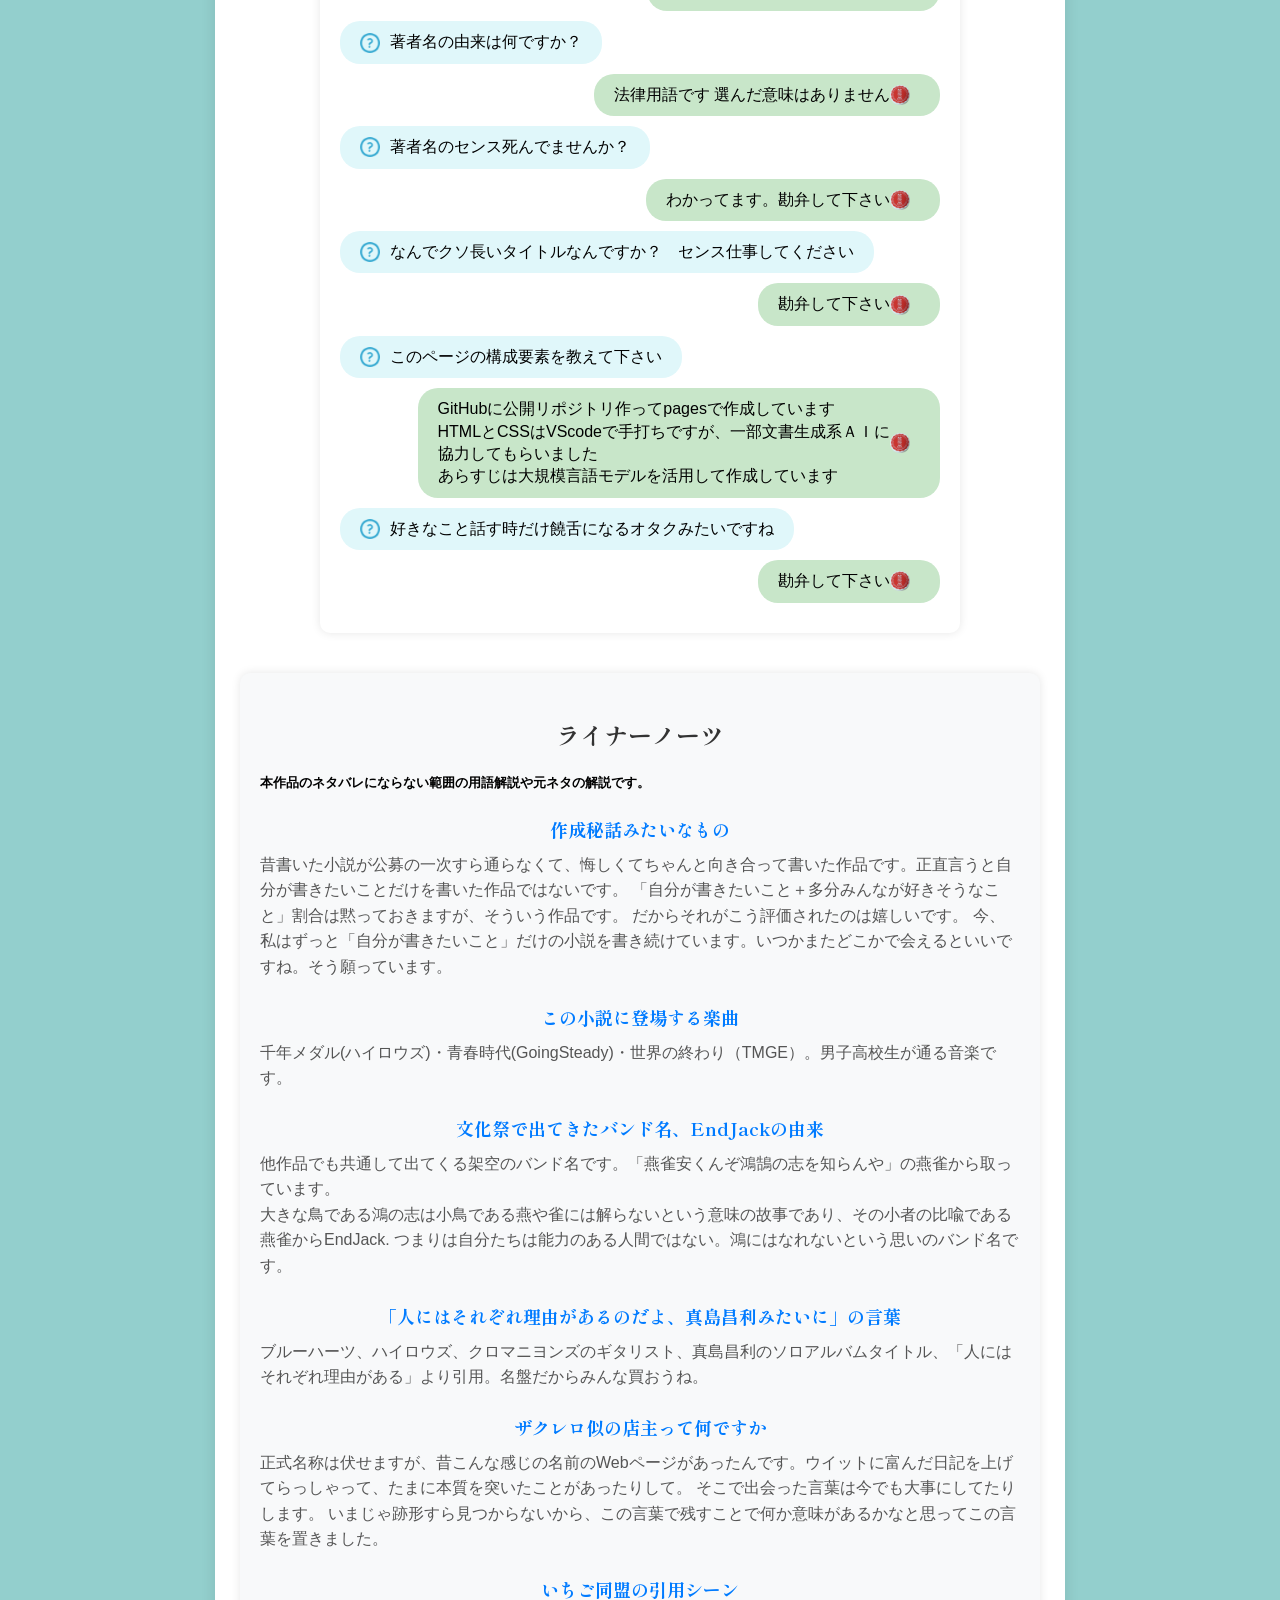
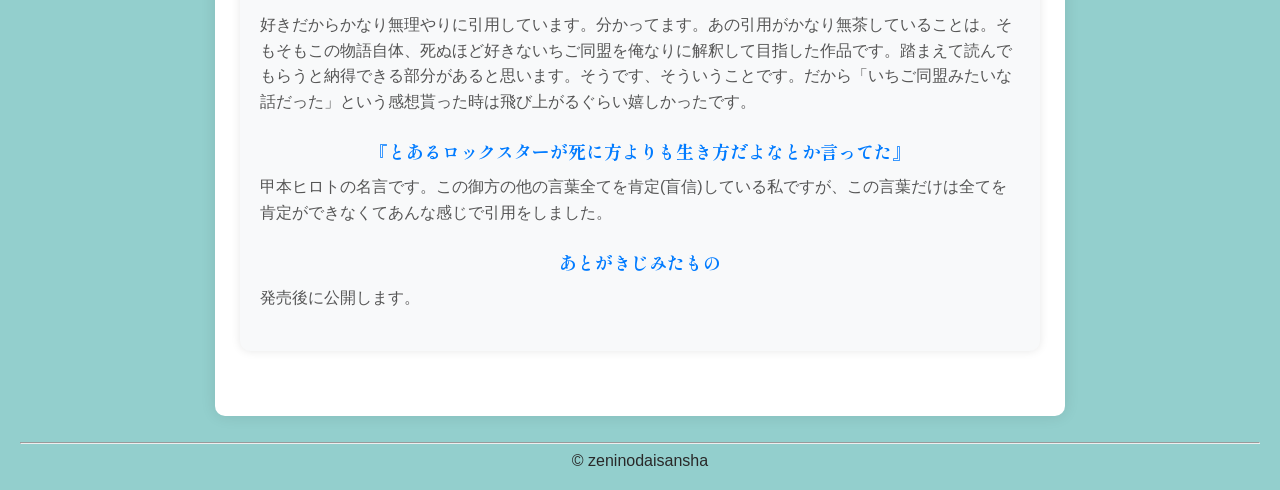
==== commit b175aead: "Update index.html" ====
--- a/index.html
+++ b/index.html
@@ -171,7 +171,7 @@
             <h5>本作品のネタバレにならない範囲の用語解説や元ネタの解説です。</h5>
 
             <div class="glossary-item">
-                <h4>こ作成秘話みたいなもの</h4>
+                <h4>作成秘話みたいなもの</h4>
                 <p>昔書いた小説が公募の一次すら通らなくて、悔しくてちゃんと向き合って書いた作品です。正直言うと自分が書きたいことだけを書いた作品ではないです。
                     「自分が書きたいこと＋多分みんなが好きそうなこと」割合は黙っておきますが、そういう作品です。
                     だからそれがこう評価されたのは嬉しいです。
@@ -205,7 +205,7 @@
             </div>
             <div class="glossary-item">
                 <h4>『とあるロックスターが死に方よりも生き方だよなとか言ってた』</h4>
-                <p>甲本ヒロトの名言です。この御方の他の言葉全てを肯定している私ですが、この言葉だけは全てを肯定ができなくてあんな感じで引用をしました。</p>
+                <p>甲本ヒロトの名言です。この御方の他の言葉全てを肯定(盲信)している私ですが、この言葉だけは全てを肯定ができなくてあんな感じで引用をしました。</p>
             </div>
             <div class="glossary-item">
                 <h4>あとがきじみたもの</h4>
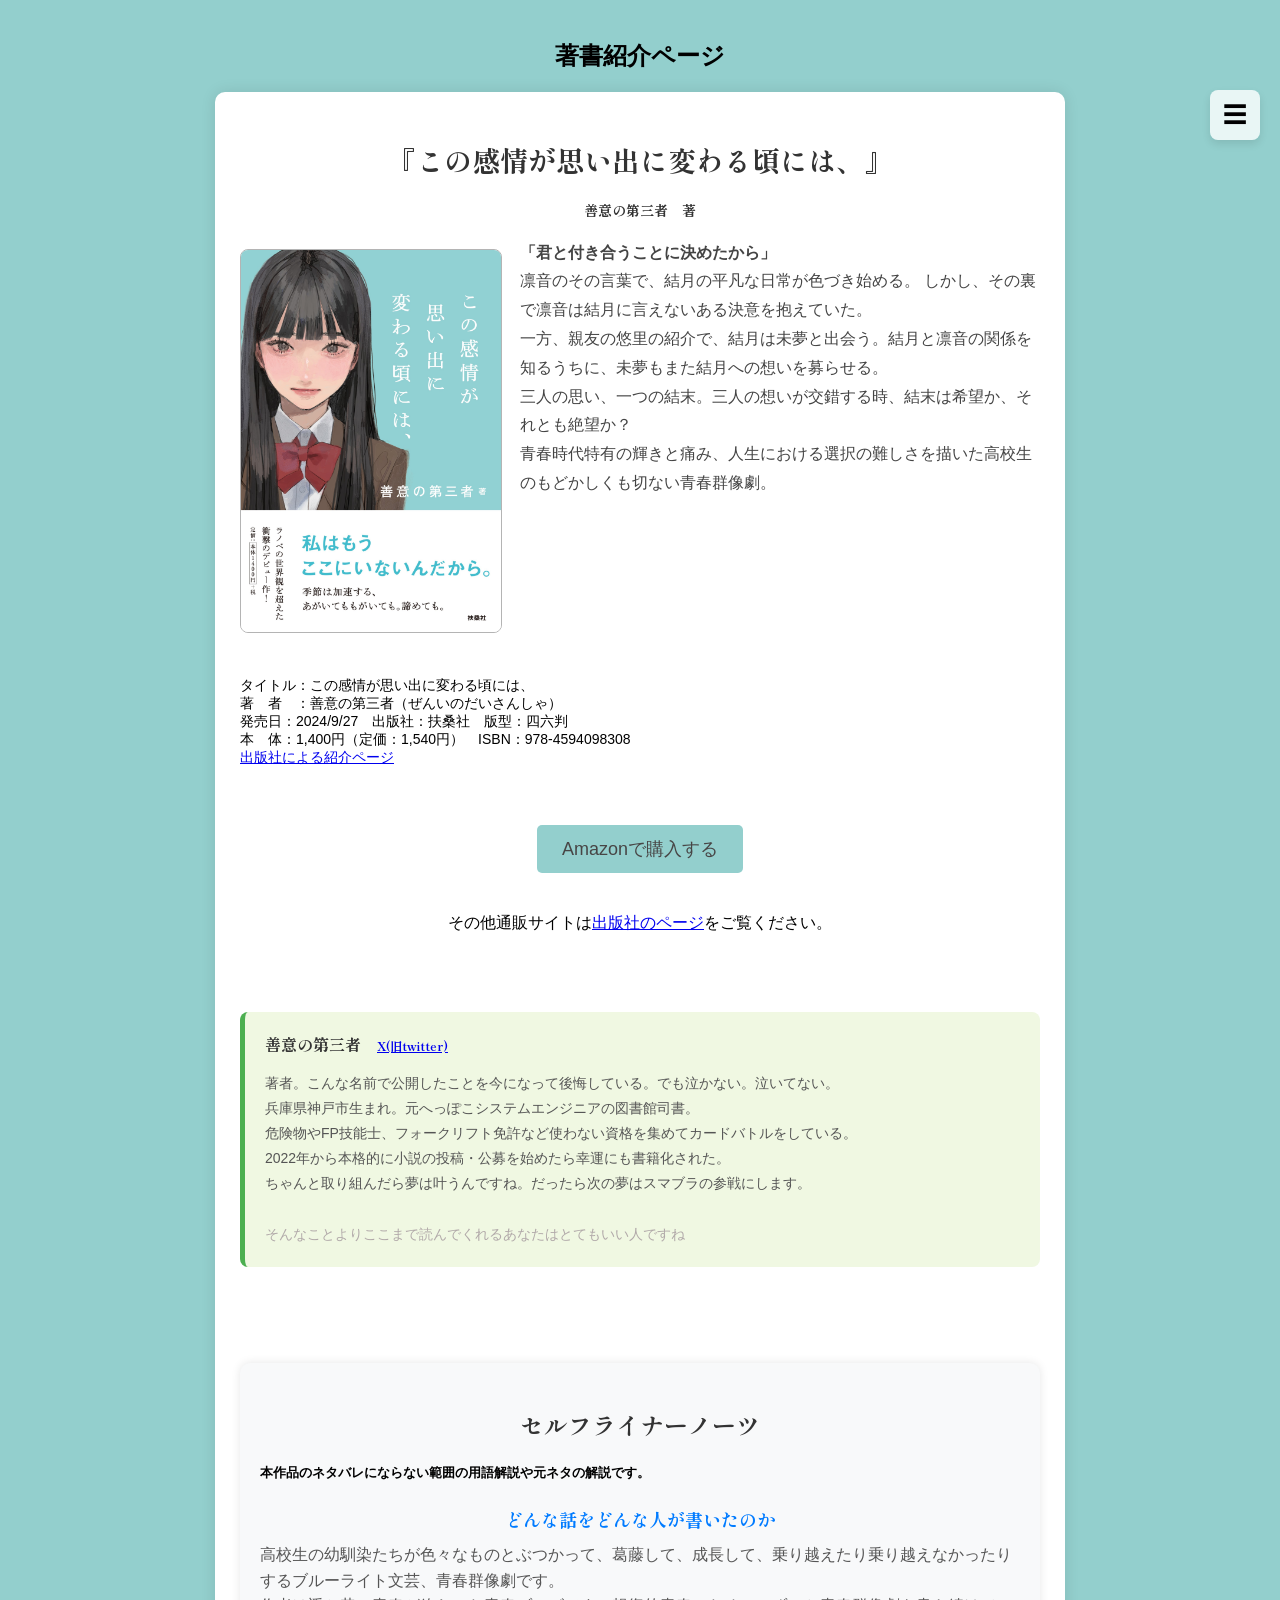
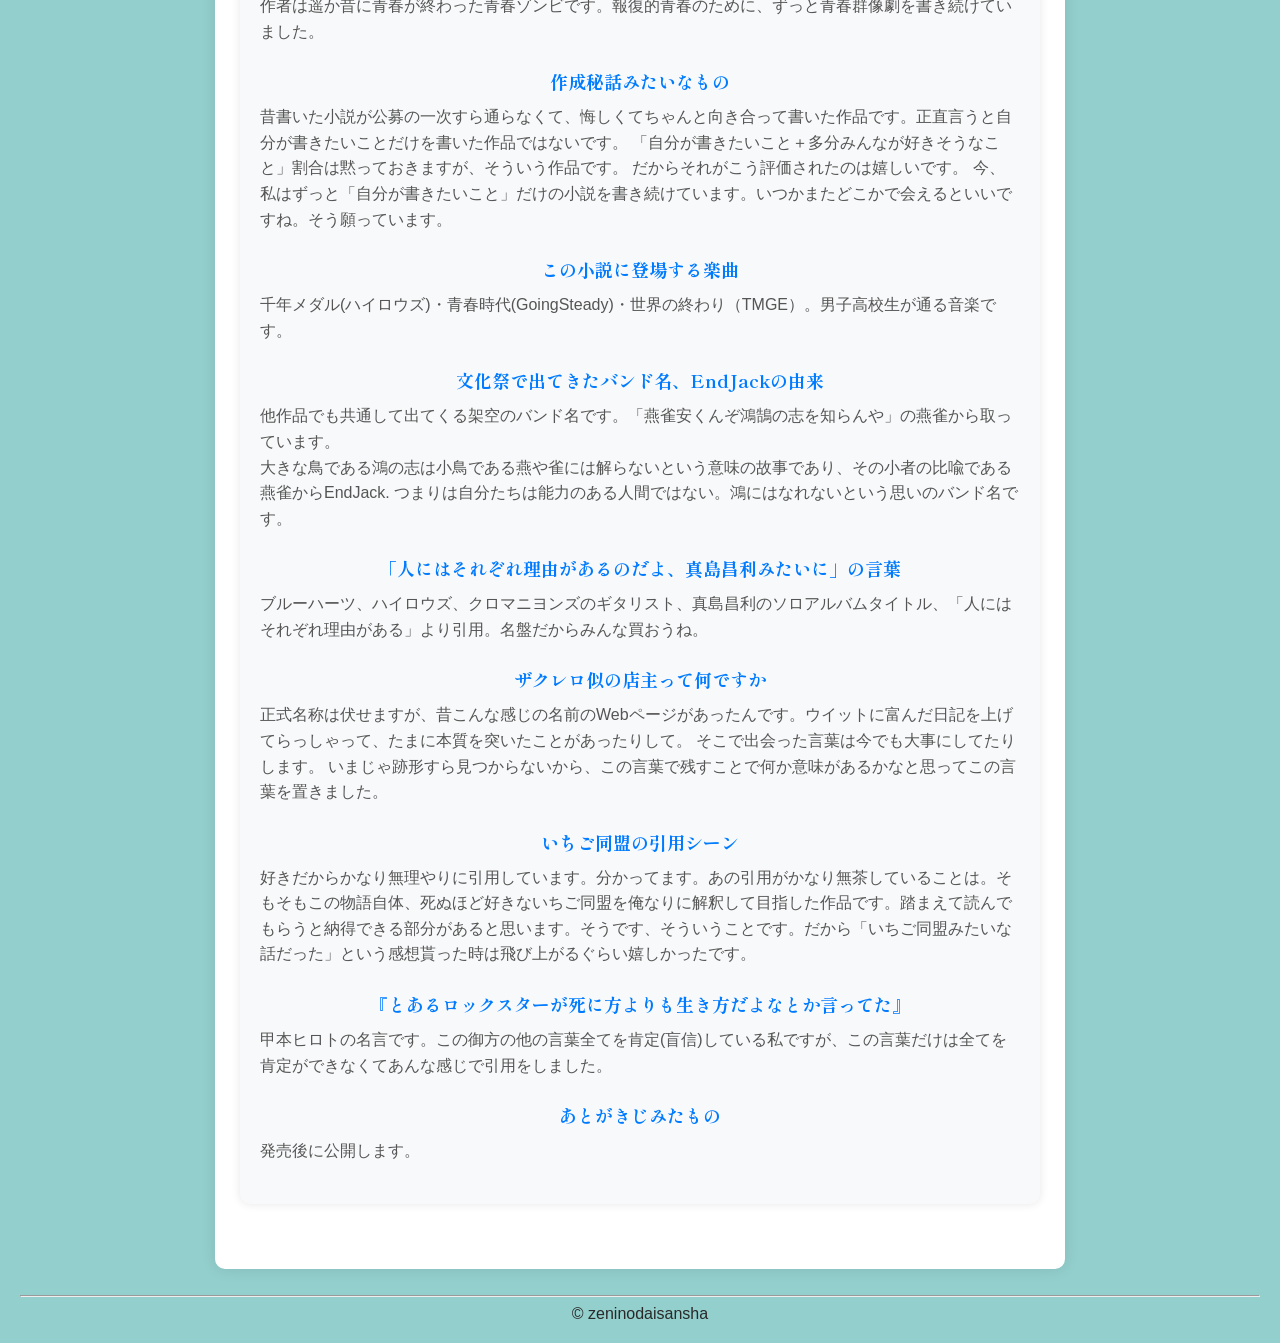
==== commit 400c5643: "Update index.html" ====
--- a/index.html
+++ b/index.html
@@ -87,7 +87,7 @@
             </p>
         </div>
         <br><br>
-        <div id="section4" class="chat-container">
+        <!-- <div id="section4" class="chat-container">
             <h3>教えて！ 善意の第三者先生！</h3>
             <div class="question">
                 <div class="bubble left">
@@ -164,12 +164,16 @@
                     <p>勘弁して下さい<img src="image/a.png" alt="回答者"> </p>
                 </div>
             </div>
-        </div>
+        </div> -->
 
         <div id="section5" class="glossary-container">
-            <h3>ライナーノーツ</h3>
+            <h3>セルフライナーノーツ</h3>
             <h5>本作品のネタバレにならない範囲の用語解説や元ネタの解説です。</h5>
-
+            <div class="glossary-item">
+                <h4>どんな話をどんな人が書いたのか</h4>
+                <p>高校生の幼馴染たちが色々なものとぶつかって、葛藤して、成長して、乗り越えたり乗り越えなかったりするブルーライト文芸、青春群像劇です。</br>
+                   作者は遥か昔に青春が終わった青春ゾンビです。報復的青春のために、ずっと青春群像劇を書き続けていました。</p>
+            </div>
             <div class="glossary-item">
                 <h4>作成秘話みたいなもの</h4>
                 <p>昔書いた小説が公募の一次すら通らなくて、悔しくてちゃんと向き合って書いた作品です。正直言うと自分が書きたいことだけを書いた作品ではないです。
@@ -229,7 +233,7 @@
             <li><a href="#section1">概要</a></li>
             <li><a href="#section2">購入リンク</a></li>
             <li><a href="#section3">著者情報</a></li>
-            <li><a href="#section4">質問コーナー</a></li>
+            <!-- <li><a href="#section4">質問コーナー</a></li> -->
             <li><a href="#section5">Self Liner Notes</a></li>
         </ul>
     </div>
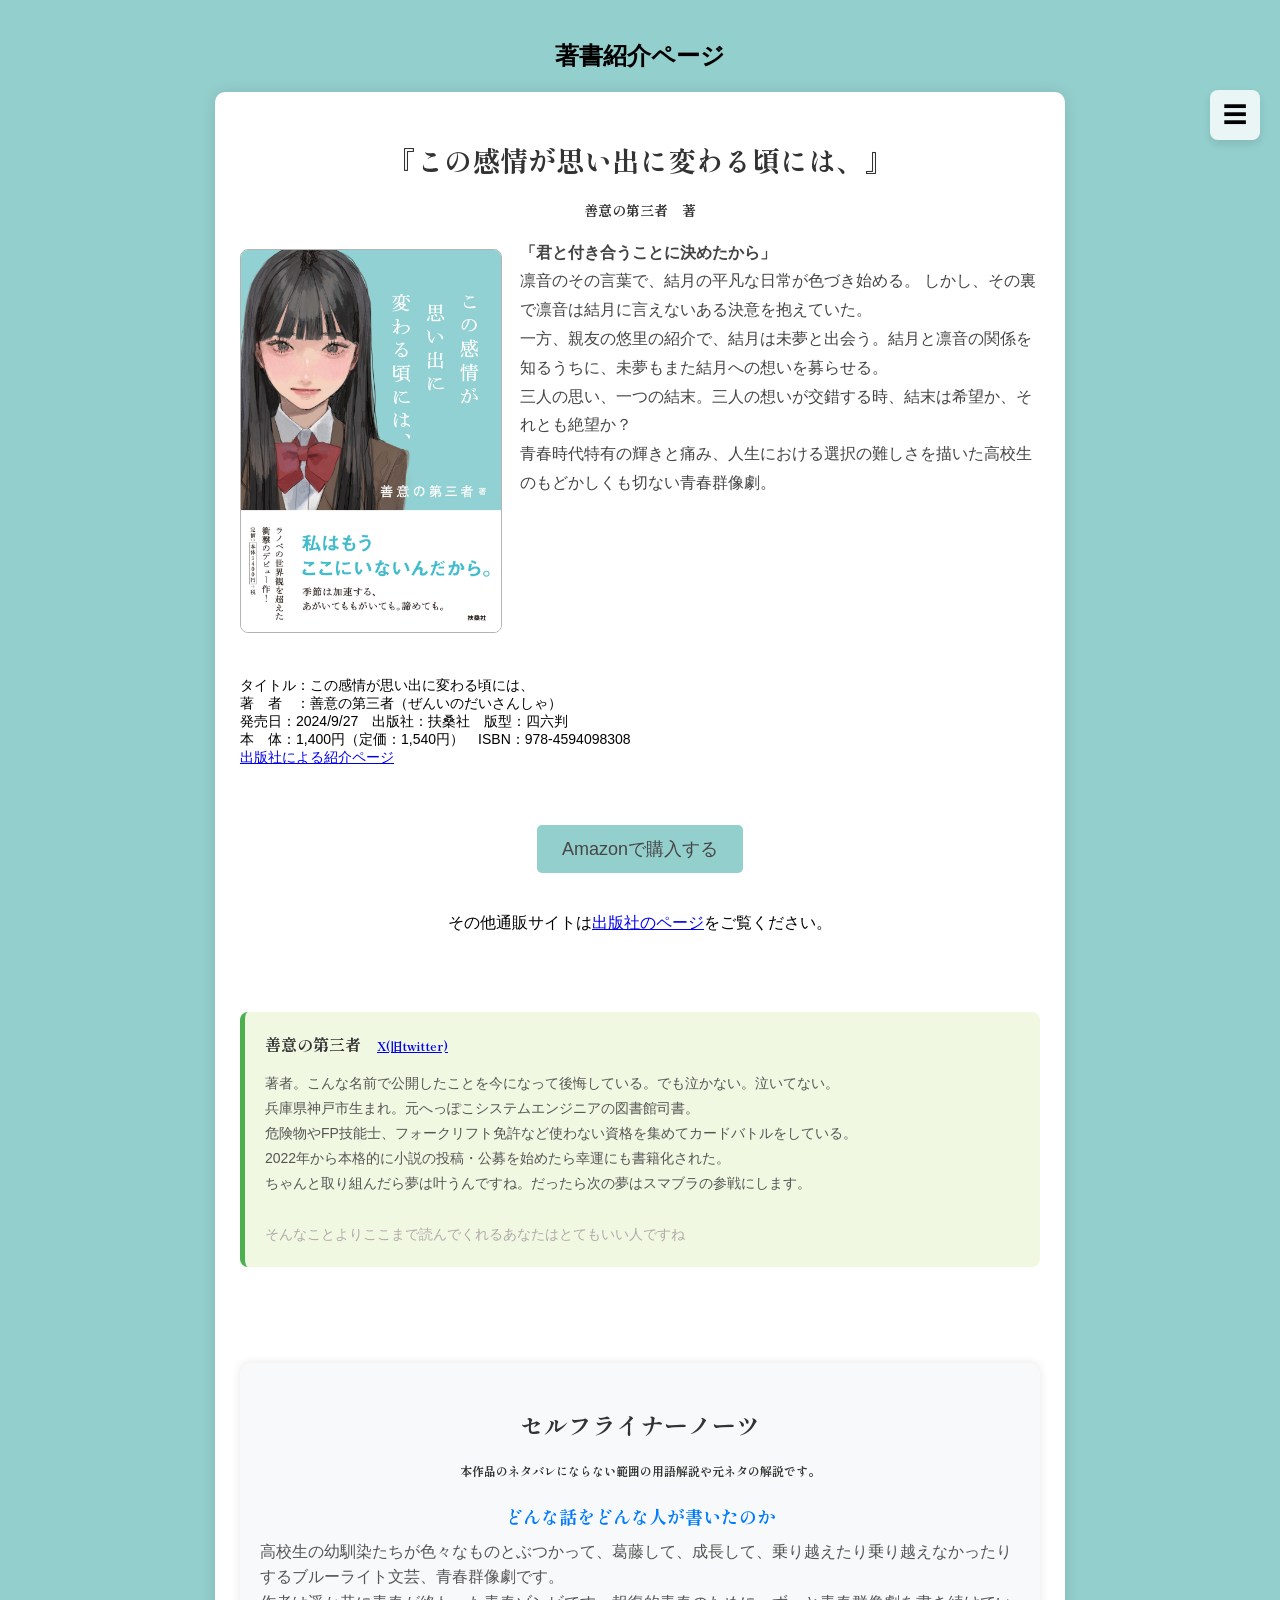
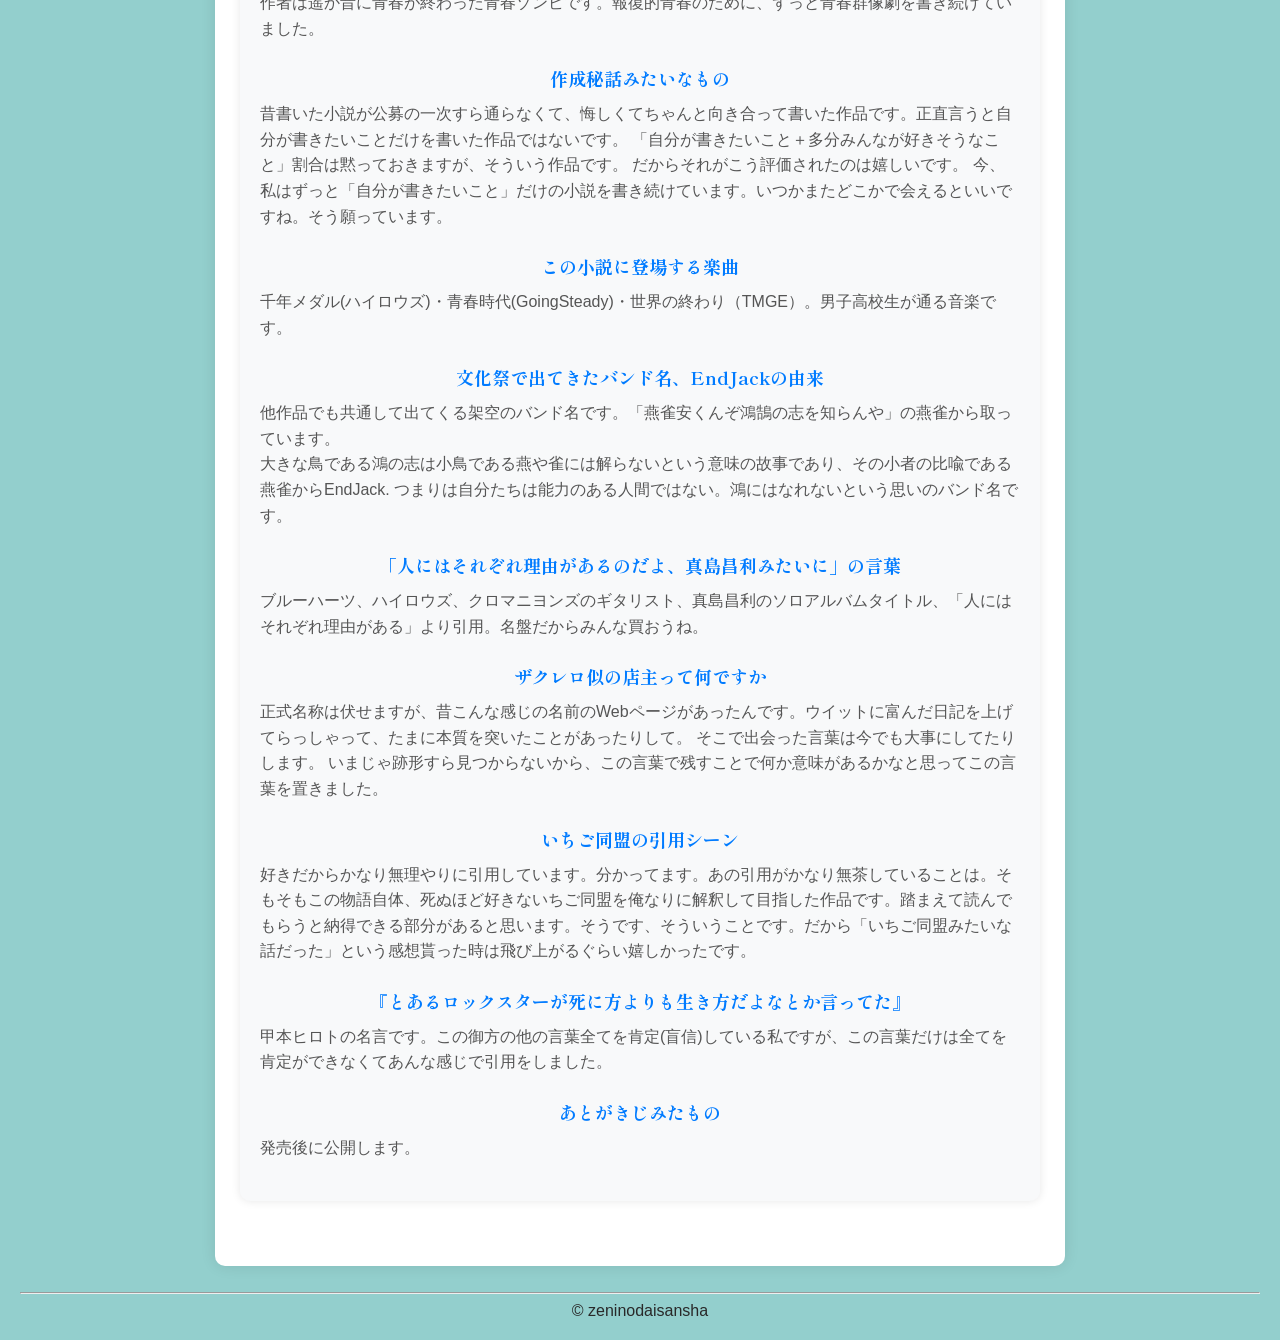
==== commit fe4ded11: "Update index.html" ====
--- a/index.html
+++ b/index.html
@@ -20,7 +20,7 @@
 
     <meta charset="UTF-8">
     <meta name="viewport" content="width=device-width, initial-scale=1.0">
-    <title>『この感情が思い出に変わる頃には、』紹介ページ</title>
+    <title>『この感情が思い出に変わる頃には、』広報ページ</title>
     <link rel="preconnect" href="https://fonts.googleapis.com">
     <link rel="preconnect" href="https://fonts.gstatic.com" crossorigin>
     <link href="https://fonts.googleapis.com/css2?family=Shippori+Mincho+B1:wght@400;500;600;700;800&display=swap"
--- a/css/style.css
+++ b/css/style.css
@@ -165,6 +165,14 @@
     font-family: "Shippori Mincho B1", serif;
     font-weight: 700;
     font-size: 24px;
+    color: #333;
+    text-align: center;
+    margin-bottom: 20px;
+}
+.glossary-container h5 {
+    font-family: "Shippori Mincho B1", serif;
+    font-weight: 700;
+    font-size: 12px;
     color: #333;
     text-align: center;
     margin-bottom: 20px;
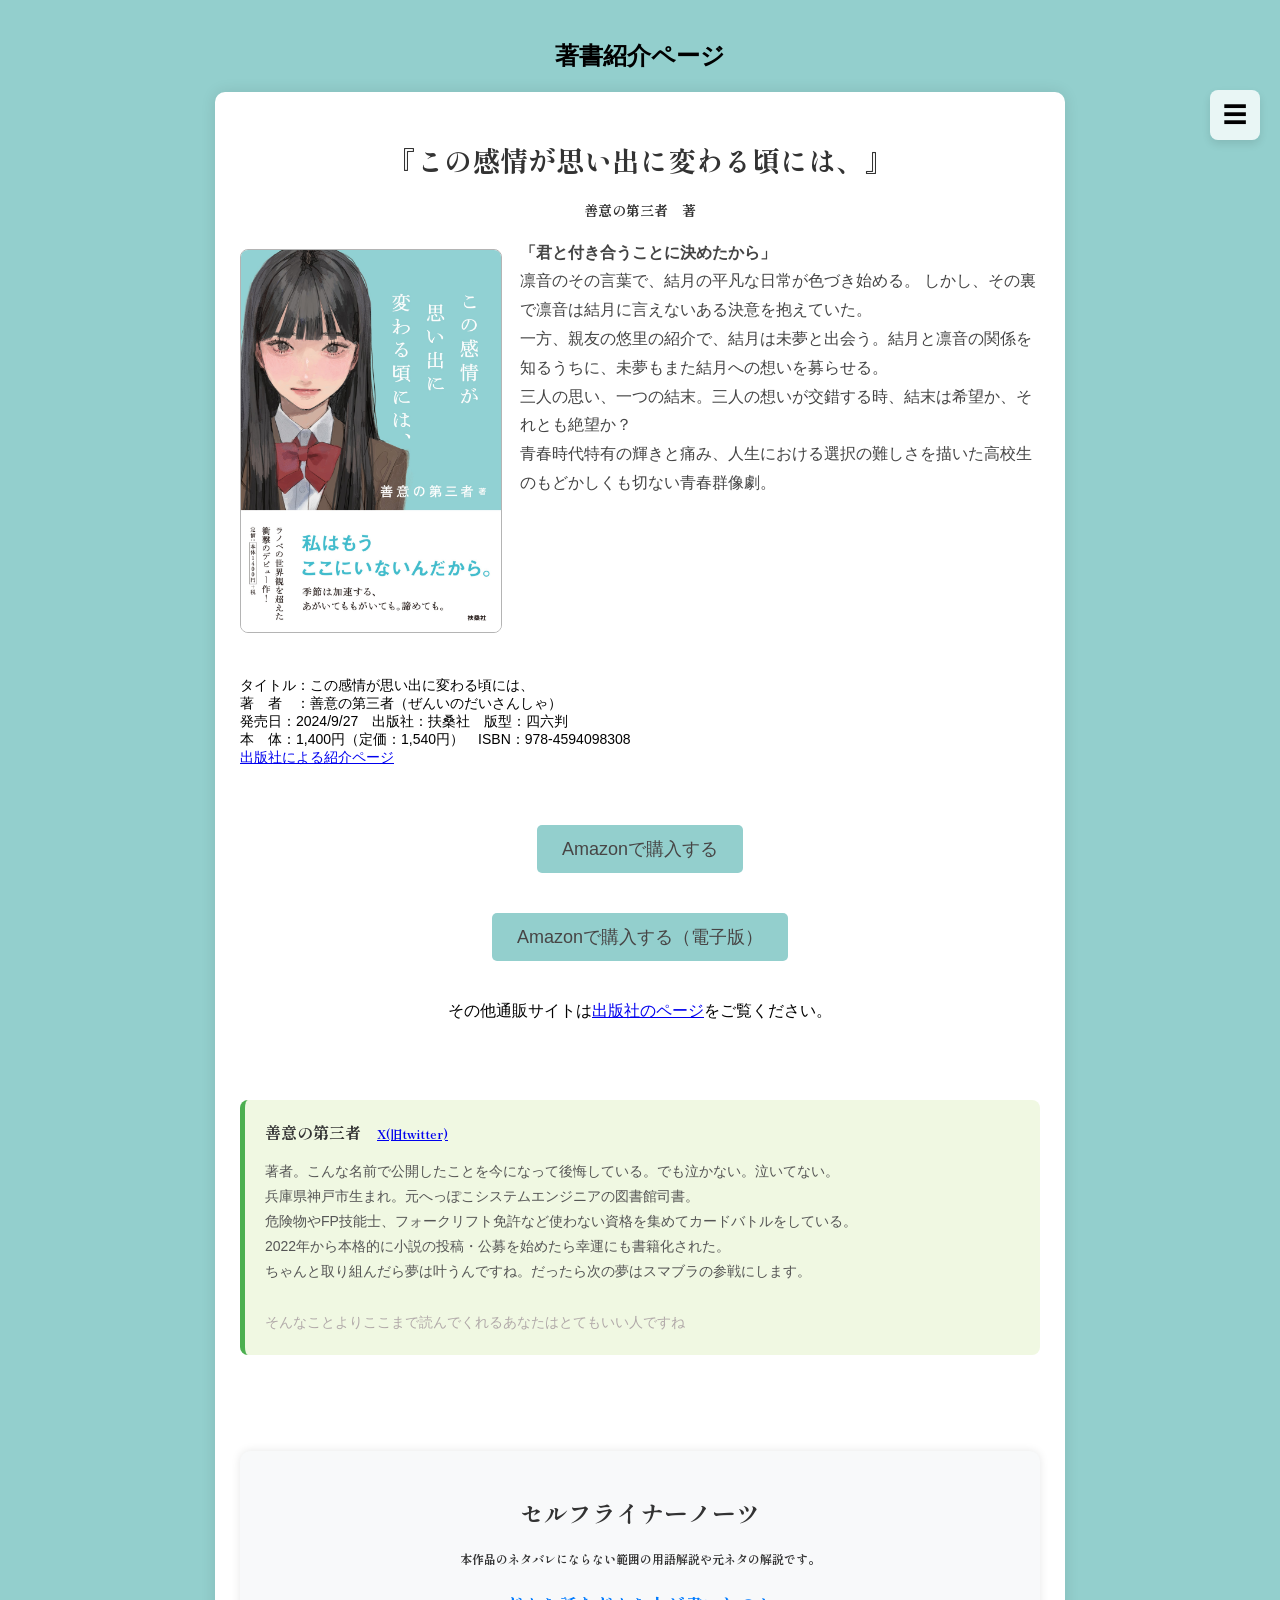
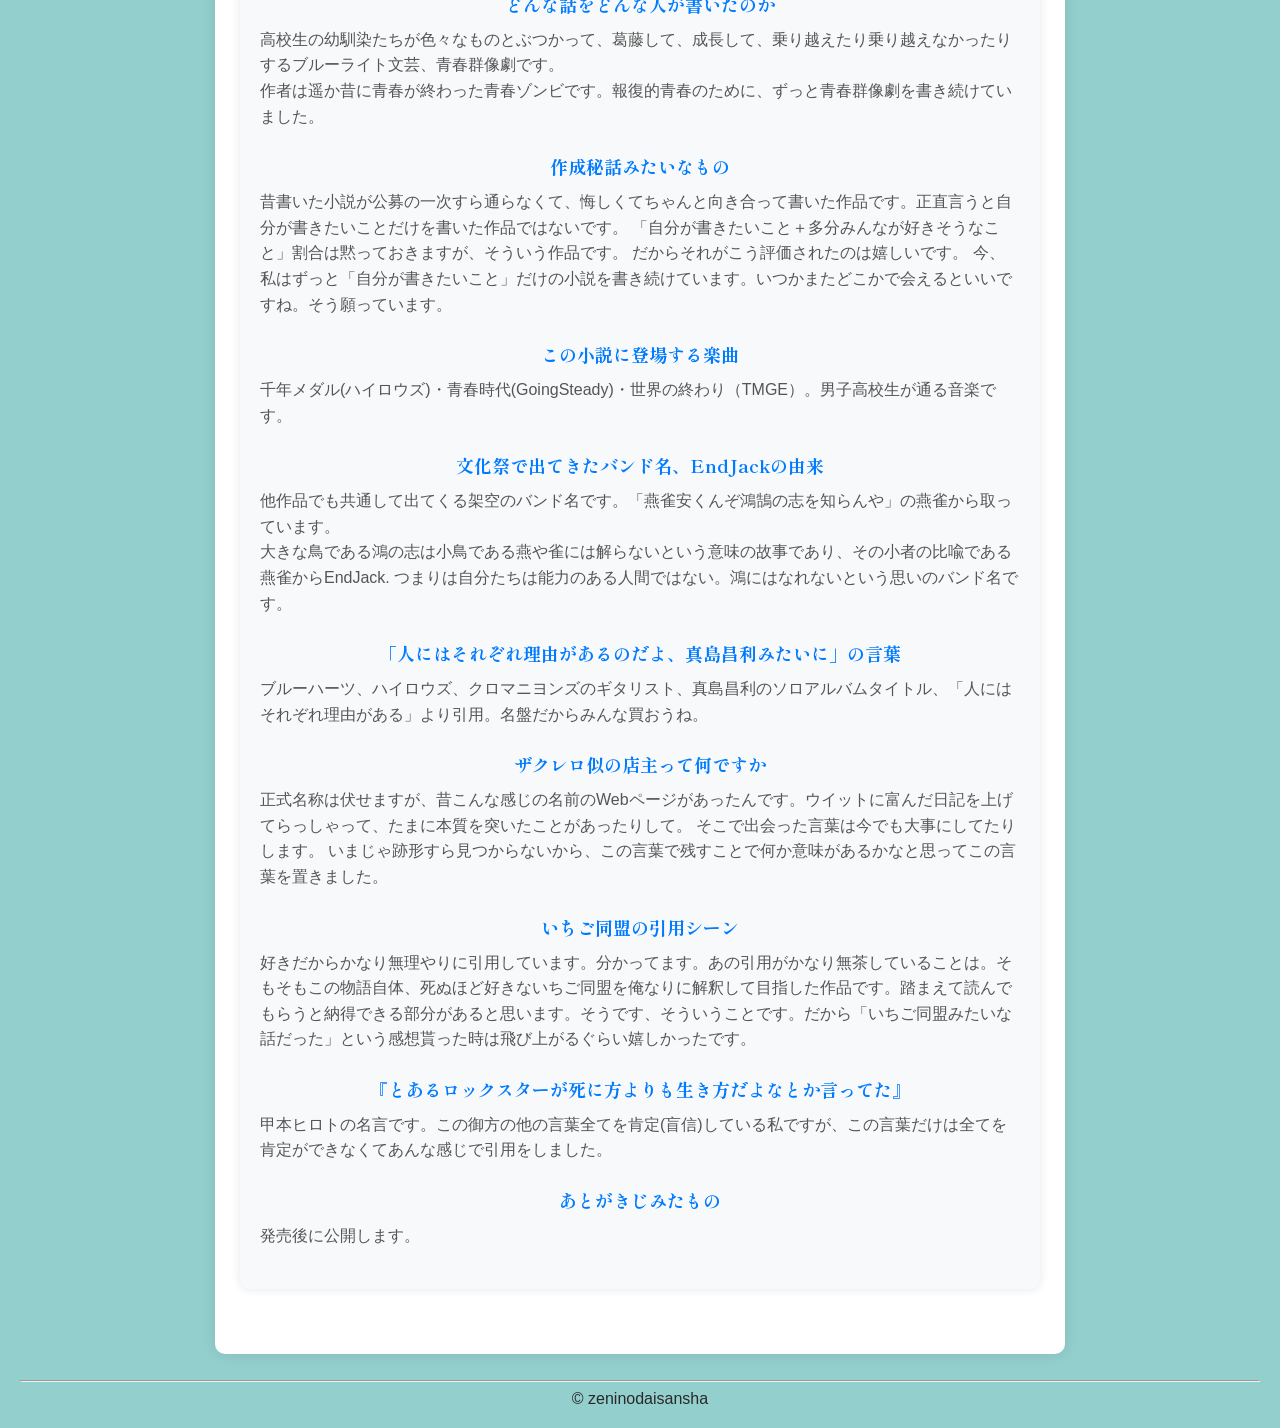
==== commit 890d81a2: "Update index.html" ====
--- a/index.html
+++ b/index.html
@@ -65,6 +65,9 @@
             <br>
             <div id="sectionbtn" class="purchase-links">
                 <a href="https://www.amazon.co.jp/dp/4594098304" target="_blank">Amazonで購入する</a>
+            </div>
+            <div id="sectionbtn" class="purchase-links">
+                <a href="https://amzn.asia/d/2zuclnL" target="_blank">Amazonで購入する（電子版）</a>
             </div>
             <span class="gray-text">その他通販サイトは<a href="https://www.fusosha.co.jp/books/detail/9784594098308"
                     target="_blank">出版社のページ</a>をご覧ください。<br></span>
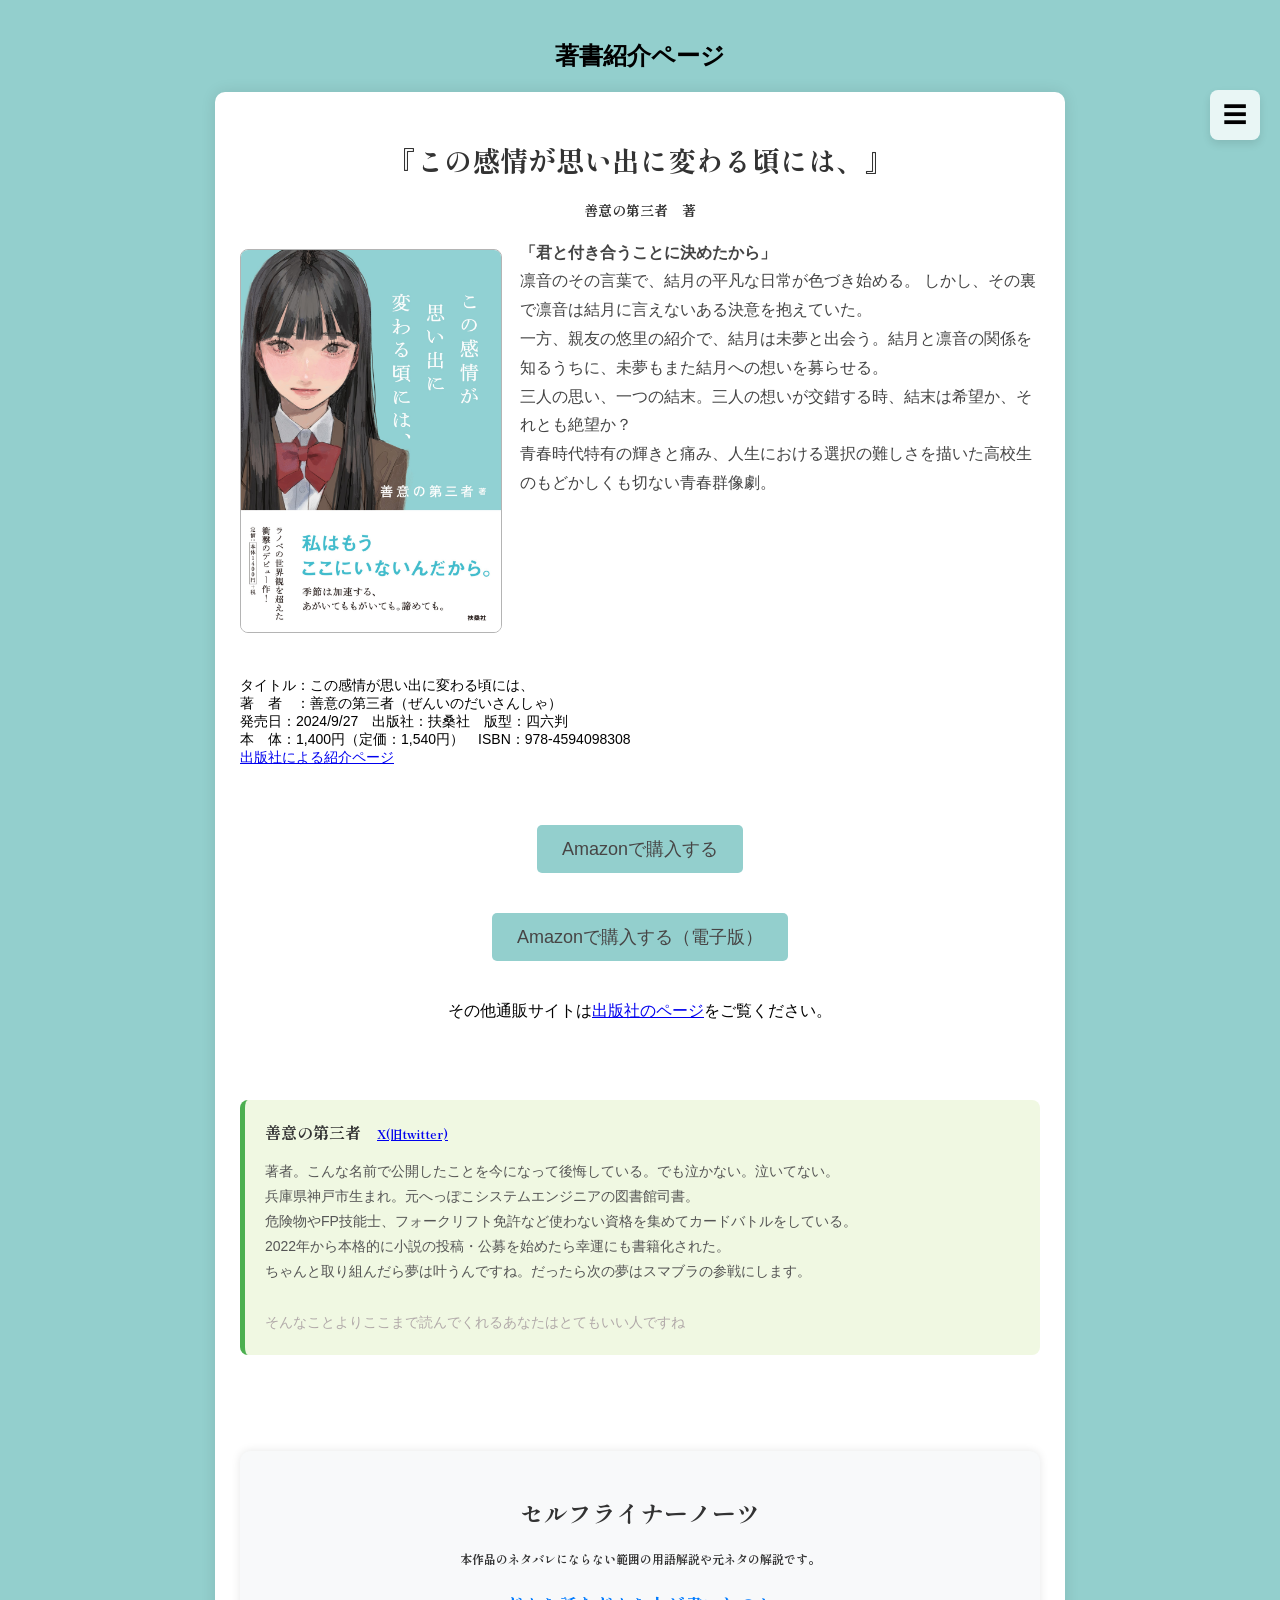
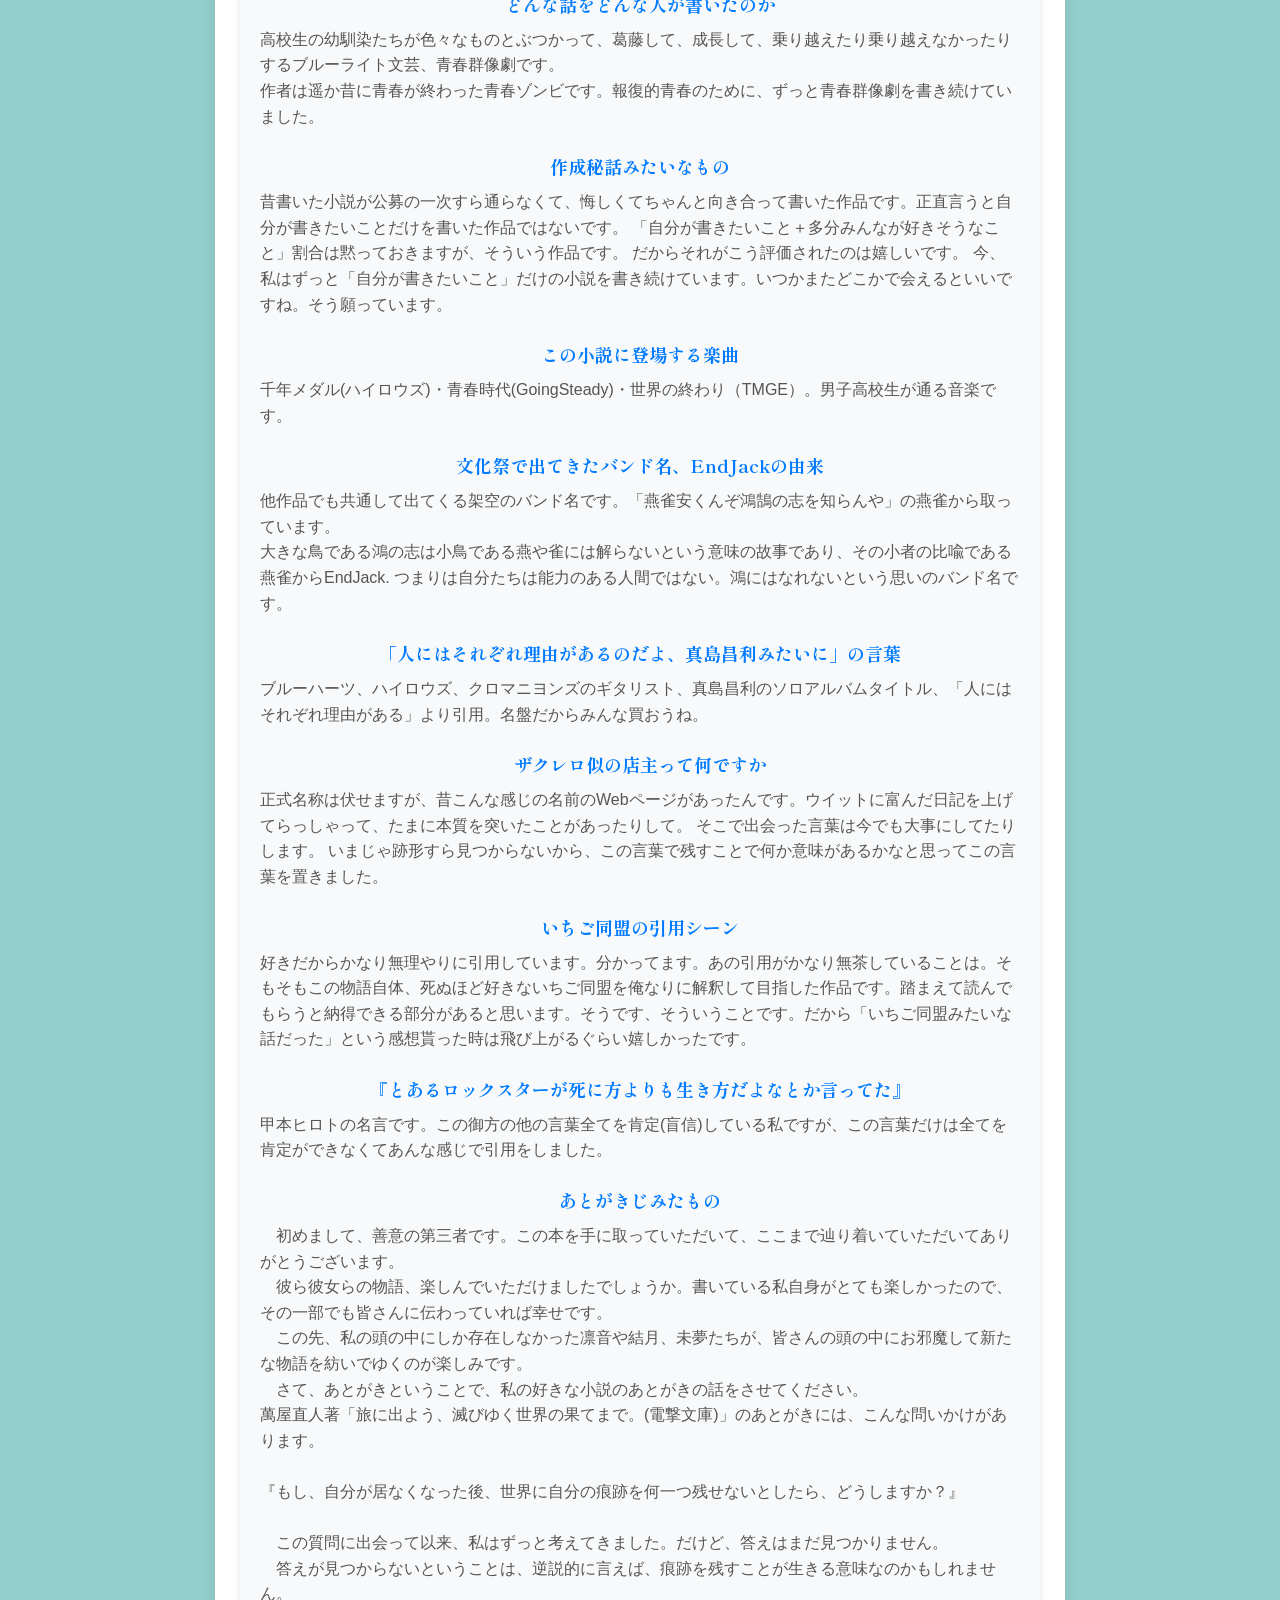
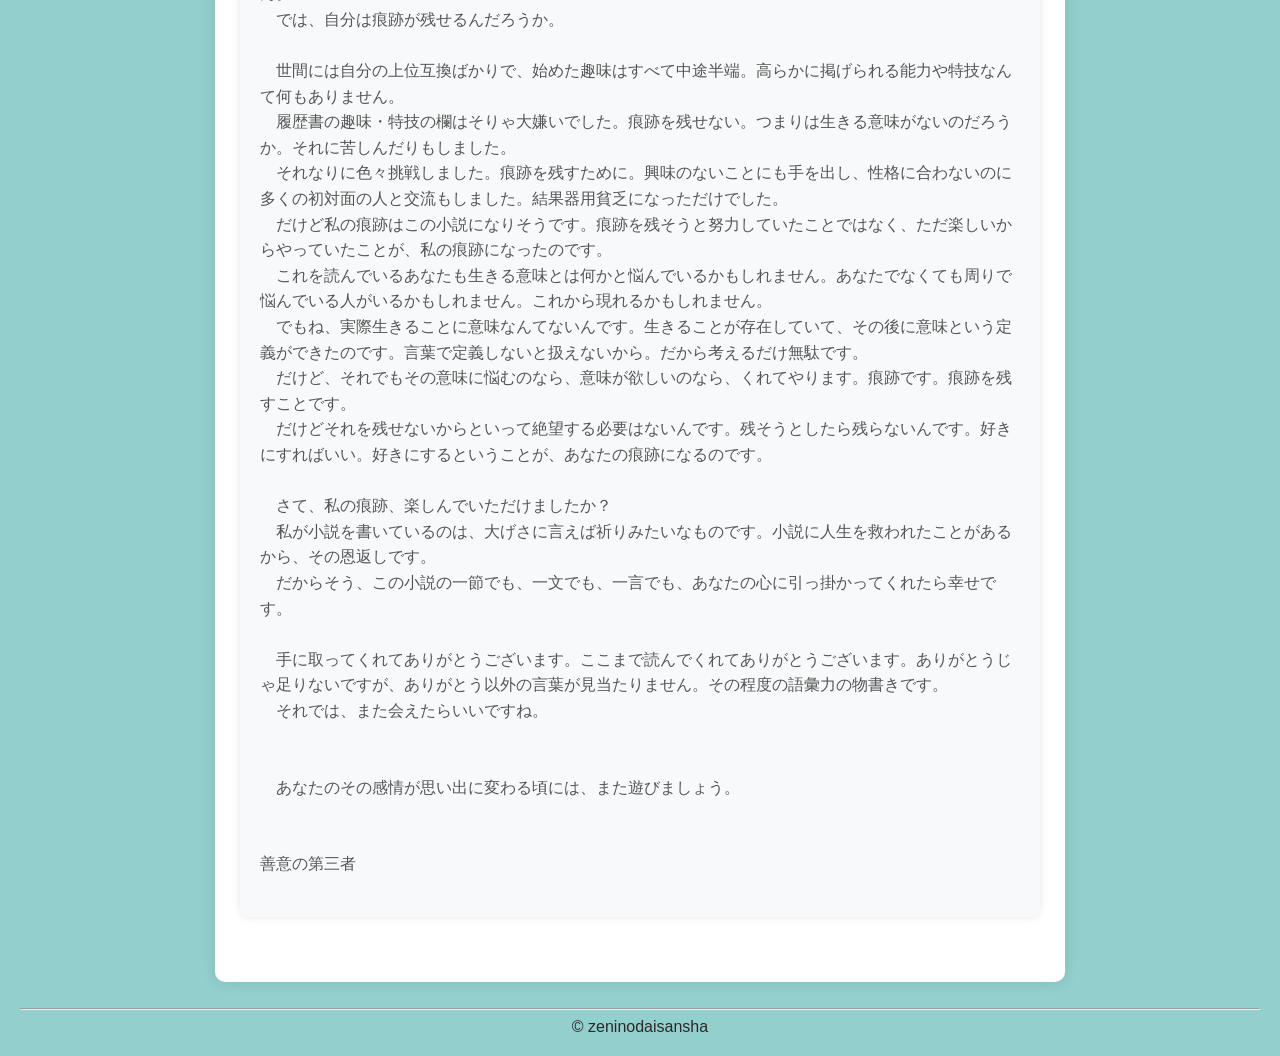
==== commit 78633c44: "Update index.html" ====
--- a/index.html
+++ b/index.html
@@ -216,7 +216,37 @@
             </div>
             <div class="glossary-item">
                 <h4>あとがきじみたもの</h4>
-                <p>発売後に公開します。</p>
+                <p>　初めまして、善意の第三者です。この本を手に取っていただいて、ここまで辿り着いていただいてありがとうございます。 <br>
+                    　彼ら彼女らの物語、楽しんでいただけましたでしょうか。書いている私自身がとても楽しかったので、その一部でも皆さんに伝わっていれば幸せです。 <br>                    
+                    　この先、私の頭の中にしか存在しなかった凛音や結月、未夢たちが、皆さんの頭の中にお邪魔して新たな物語を紡いでゆくのが楽しみです。 <br>                  
+                    　さて、あとがきということで、私の好きな小説のあとがきの話をさせてください。<br>
+                    萬屋直人著「旅に出よう、滅びゆく世界の果てまで。(電撃文庫)」のあとがきには、こんな問いかけがあります。 <br>
+                    <br>
+                    『もし、自分が居なくなった後、世界に自分の痕跡を何一つ残せないとしたら、どうしますか？』 <br>
+                    <br>
+                    　この質問に出会って以来、私はずっと考えてきました。だけど、答えはまだ見つかりません。 <br>
+                    　答えが見つからないということは、逆説的に言えば、痕跡を残すことが生きる意味なのかもしれません。 <br>
+                    　では、自分は痕跡が残せるんだろうか。 <br>
+                    <br>
+                    　世間には自分の上位互換ばかりで、始めた趣味はすべて中途半端。高らかに掲げられる能力や特技なんて何もありません。<br>
+                    　履歴書の趣味・特技の欄はそりゃ大嫌いでした。痕跡を残せない。つまりは生きる意味がないのだろうか。それに苦しんだりもしました。 <br>
+                    　それなりに色々挑戦しました。痕跡を残すために。興味のないことにも手を出し、性格に合わないのに多くの初対面の人と交流もしました。結果器用貧乏になっただけでした。 <br>
+                    　だけど私の痕跡はこの小説になりそうです。痕跡を残そうと努力していたことではなく、ただ楽しいからやっていたことが、私の痕跡になったのです。 <br>
+                    　これを読んでいるあなたも生きる意味とは何かと悩んでいるかもしれません。あなたでなくても周りで悩んでいる人がいるかもしれません。これから現れるかもしれません。 <br>
+                    　でもね、実際生きることに意味なんてないんです。生きることが存在していて、その後に意味という定義ができたのです。言葉で定義しないと扱えないから。だから考えるだけ無駄です。 <br>
+                    　だけど、それでもその意味に悩むのなら、意味が欲しいのなら、くれてやります。痕跡です。痕跡を残すことです。 <br>                    
+                    　だけどそれを残せないからといって絶望する必要はないんです。残そうとしたら残らないんです。好きにすればいい。好きにするということが、あなたの痕跡になるのです。 <br>
+                    <br>
+                    　さて、私の痕跡、楽しんでいただけましたか？ <br>
+                    　私が小説を書いているのは、大げさに言えば祈りみたいなものです。小説に人生を救われたことがあるから、その恩返しです。 <br>
+                    　だからそう、この小説の一節でも、一文でも、一言でも、あなたの心に引っ掛かってくれたら幸せです。 <br>
+                    <br>
+                    　手に取ってくれてありがとうございます。ここまで読んでくれてありがとうございます。ありがとうじゃ足りないですが、ありがとう以外の言葉が見当たりません。その程度の語彙力の物書きです。 <br>
+                    　それでは、また会えたらいいですね。 <br>
+                    <br><br>                    
+                    　あなたのその感情が思い出に変わる頃には、また遊びましょう。 <br>
+                    <br><br>
+                    善意の第三者</p>
             </div>
         </div>
     </div>
